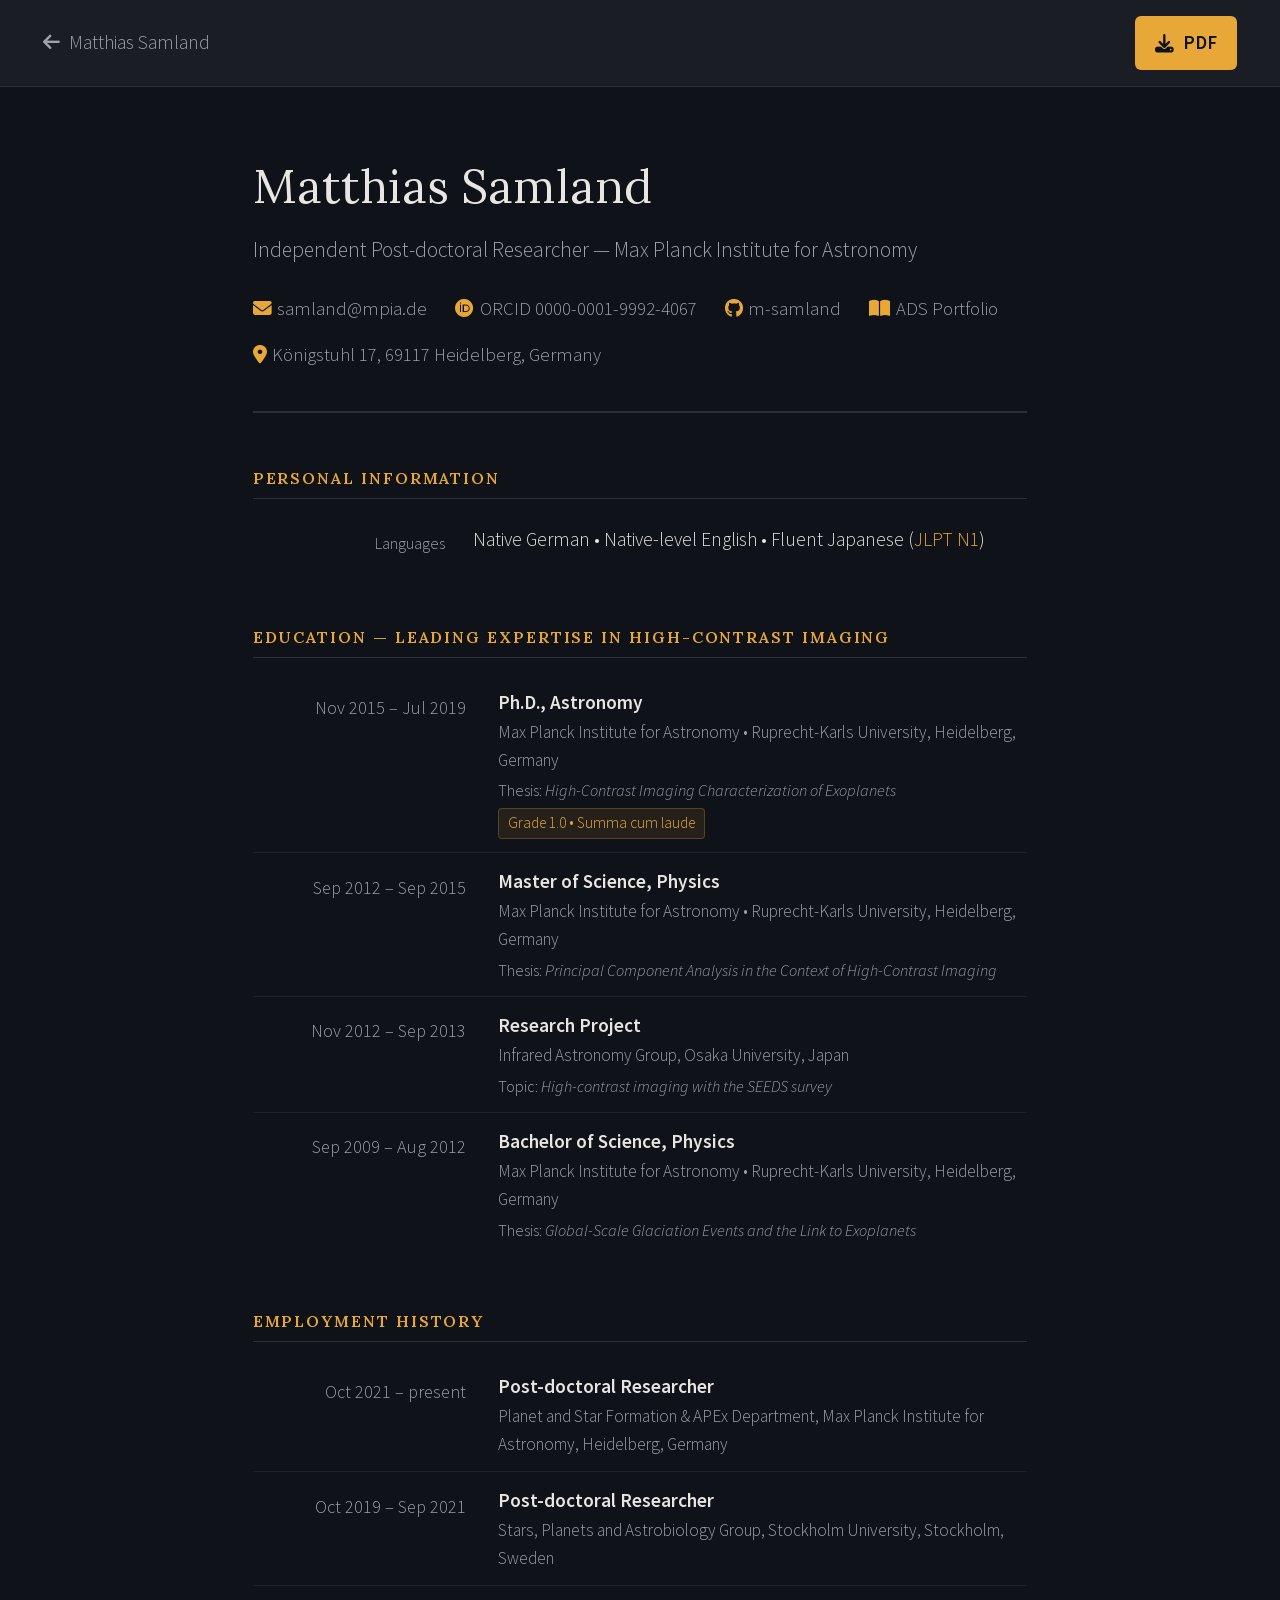
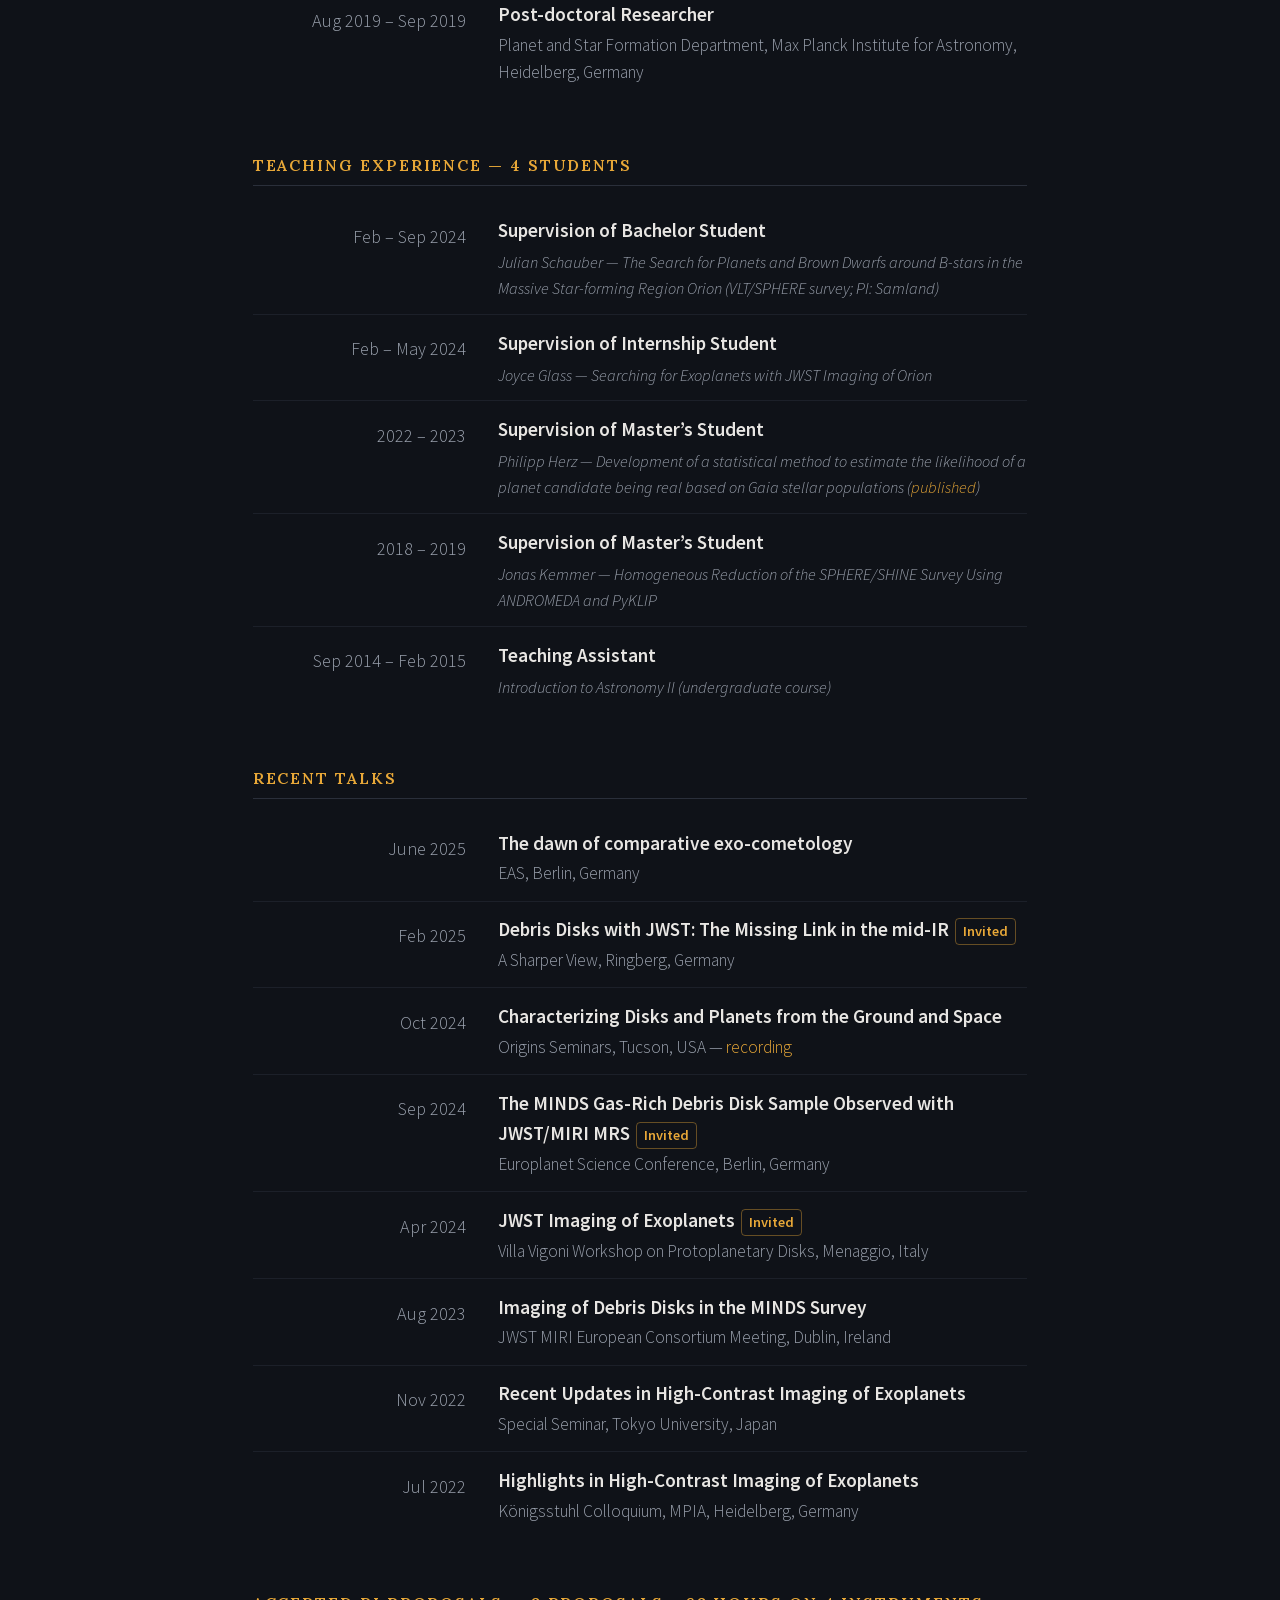
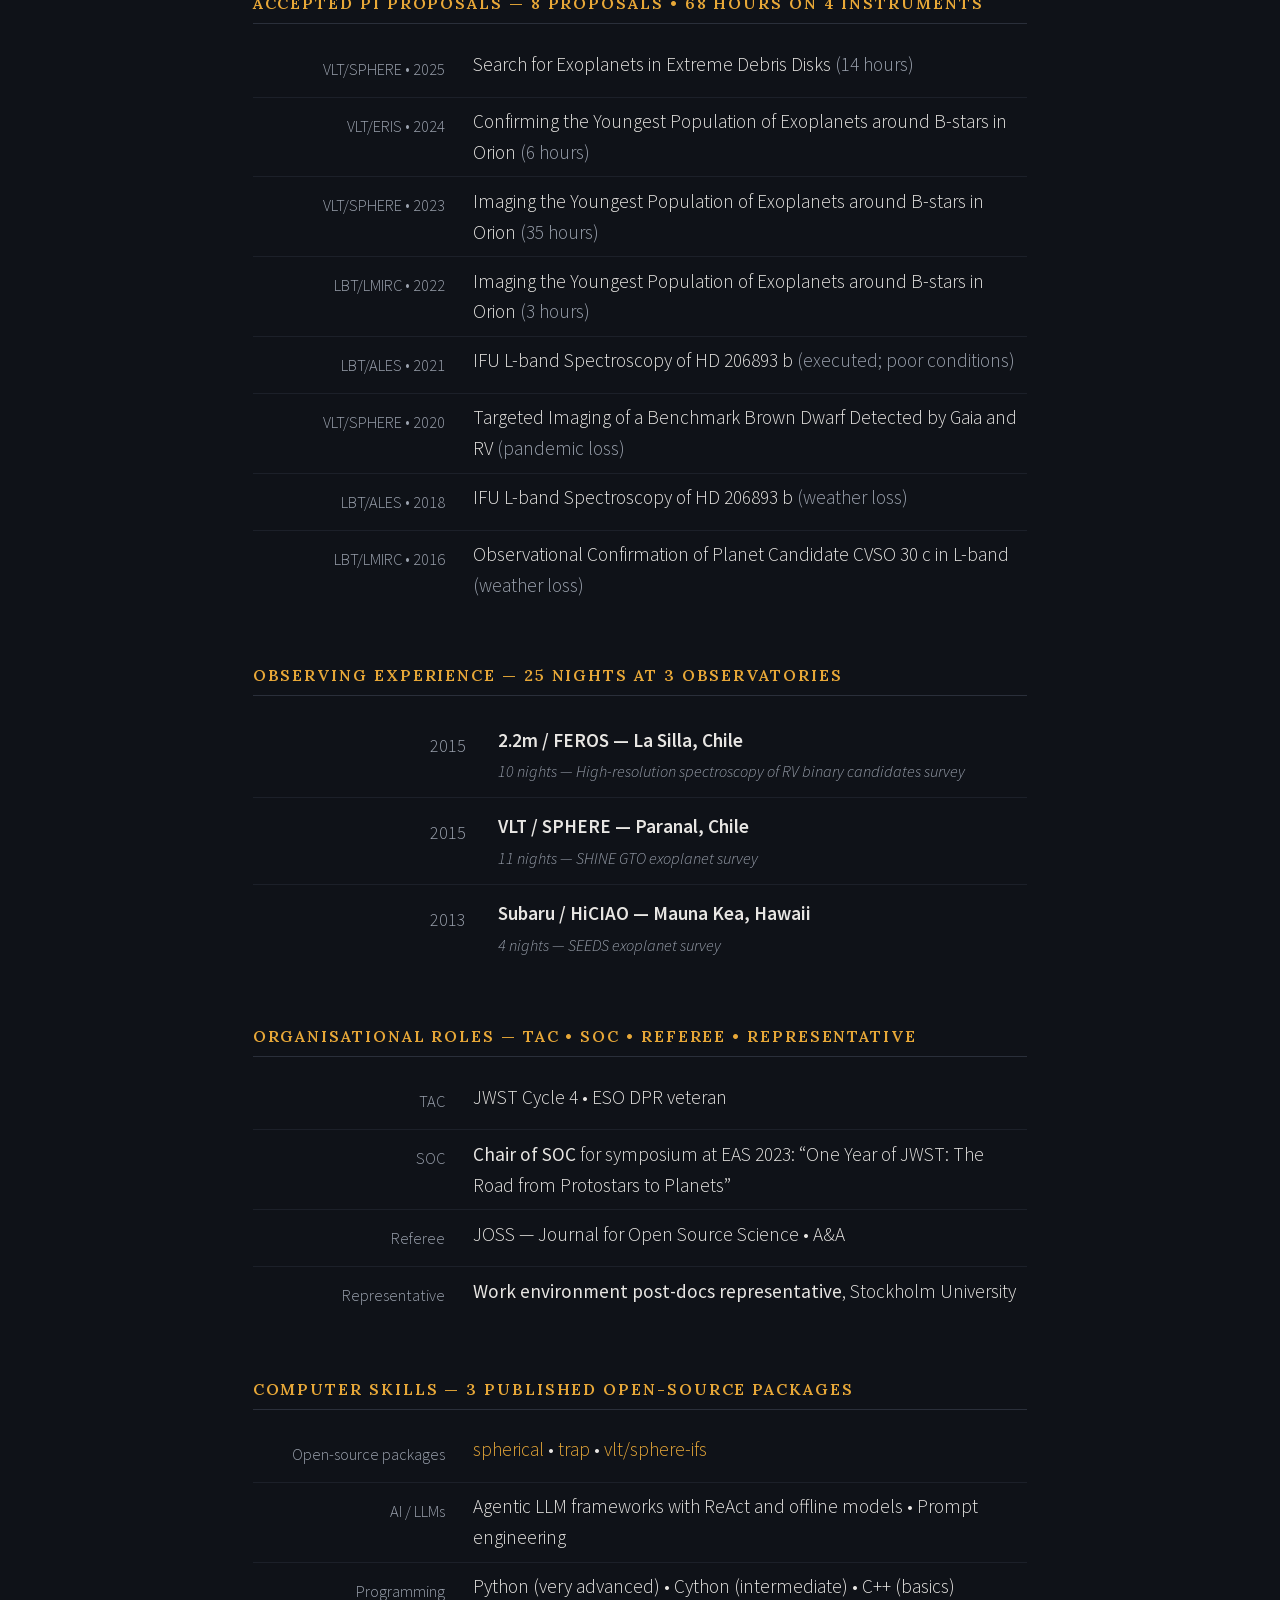
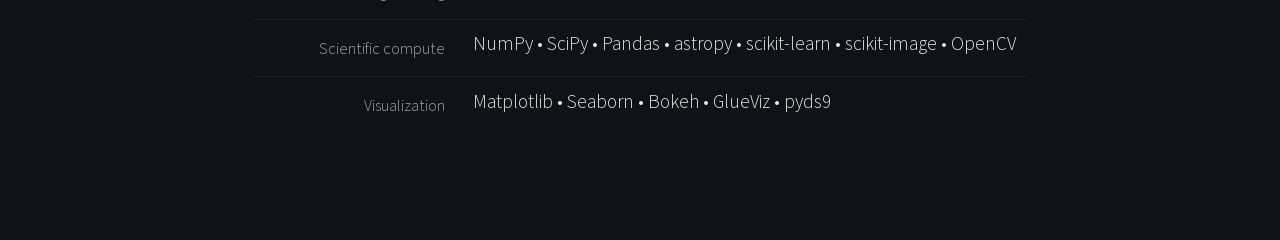
==== cv.html @ a8bca0ca "Initial release: modernized personal website" ====
<!DOCTYPE HTML>
<html lang="en">
	<head>
		<title>CV — Matthias Samland</title>
		<meta charset="utf-8" />
		<meta name="viewport" content="width=device-width, initial-scale=1" />
		<meta name="description" content="Curriculum vitae of Matthias Samland, astronomer and astrophysicist at the Max Planck Institute for Astronomy." />
		<link rel="canonical" href="https://m-samland.github.io/cv.html" />
		<link rel="stylesheet" href="https://cdnjs.cloudflare.com/ajax/libs/font-awesome/6.5.1/css/all.min.css" integrity="sha512-DTOQO9RWCH3ppGqcWaEA1BIZOC6xxalwEsw9c2QQeAIftl+Vegovlnee1c9QX4TctnWMn13TZye+giMm8e2LwA==" crossorigin="anonymous" referrerpolicy="no-referrer" />
		<link rel="stylesheet" href="assets/css/main.css" />
		<style>
			/* ── CV page layout ───────────────────────────────────────── */

			* { box-sizing: border-box; }

			body {
				background: #0f1218;
				color: #e8e6e3;
				margin: 0;
				padding: 0;
			}

			/* Top navigation bar */
			.cv-topbar {
				position: sticky;
				top: 0;
				z-index: 100;
				background: #1a1d23;
				border-bottom: 1px solid #2a2f3a;
				padding: 0.75em 2em;
				display: flex;
				align-items: center;
				justify-content: space-between;
				gap: 1em;
			}

			.cv-topbar-back {
				color: #9ca3af;
				font-size: 0.9em;
				text-decoration: none;
				display: flex;
				align-items: center;
				gap: 0.5em;
				transition: color 0.2s ease;
				border-bottom: none !important;
			}

			.cv-topbar-back:hover {
				color: #e8e6e3;
			}

			.cv-topbar-actions {
				display: flex;
				align-items: center;
				gap: 0.75em;
			}

			.cv-download-btn {
				display: inline-flex;
				align-items: center;
				gap: 0.45em;
				padding: 0.45em 1.1em;
				background: #e8a838;
				color: #0f1218 !important;
				border-radius: 6px;
				font-size: 0.875em;
				font-weight: 600;
				text-decoration: none;
				border-bottom: none !important;
				transition: background-color 0.2s ease;
			}

			.cv-download-btn:hover {
				background: #f0be5a;
			}

			/* Content wrapper */
			.cv-page {
				max-width: 860px;
				margin: 0 auto;
				padding: 3em 2em 5em;
			}

			/* Header / name block */
			.cv-header {
				border-bottom: 2px solid #2a2f3a;
				padding-bottom: 1.75em;
				margin-bottom: 2.5em;
			}

			.cv-header h1 {
				font-family: 'Lora', serif;
				font-size: 2.2em;
				font-weight: 400;
				color: #e8e6e3;
				margin: 0 0 0.2em;
			}

			.cv-header .cv-subtitle {
				color: #9ca3af;
				font-size: 1em;
				margin: 0 0 1em;
			}

			.cv-header .cv-contacts {
				display: flex;
				flex-wrap: wrap;
				gap: 0.5em 1.5em;
				font-size: 0.875em;
				color: #9ca3af;
			}

			.cv-header .cv-contacts a {
				color: #9ca3af;
				border-bottom: none !important;
				transition: color 0.2s ease;
			}

			.cv-header .cv-contacts a:hover {
				color: #e8a838;
			}

			.cv-header .cv-contacts i {
				color: #e8a838;
				margin-right: 0.3em;
			}

			/* Sections */
			.cv-section {
				margin-bottom: 2.5em;
			}

			.cv-section-title {
				font-family: 'Lora', serif;
				font-size: 0.75em;
				font-weight: 600;
				text-transform: uppercase;
				letter-spacing: 0.12em;
				color: #e8a838;
				margin: 0 0 1em;
				padding-bottom: 0.5em;
				border-bottom: 1px solid #2a2f3a;
			}

			/* Generic entry: date left, content right */
			.cv-entry {
				display: grid;
				grid-template-columns: 10em 1fr;
				gap: 0 1.5em;
				padding: 0.6em 0;
				border-bottom: 1px solid rgba(42, 47, 58, 0.5);
			}

			.cv-entry:last-child {
				border-bottom: none;
			}

			.cv-date {
				color: #9ca3af;
				font-size: 0.85em;
				padding-top: 0.15em;
				text-align: right;
				flex-shrink: 0;
			}

			.cv-details {
				font-size: 0.9em;
				line-height: 1.6;
			}

			.cv-details strong {
				color: #e8e6e3;
				font-weight: 600;
			}

			.cv-details .cv-institution {
				color: #9ca3af;
				font-size: 0.9em;
				margin-top: 0.1em;
			}

			.cv-details .cv-note {
				color: #9ca3af;
				font-size: 0.85em;
				font-style: italic;
				margin-top: 0.2em;
			}

			.cv-details .cv-thesis {
				color: #9ca3af;
				font-size: 0.85em;
				margin-top: 0.2em;
			}

			.cv-details .cv-distinction {
				display: inline-block;
				margin-top: 0.3em;
				font-size: 0.8em;
				color: #e8a838;
				background: rgba(232, 168, 56, 0.1);
				border: 1px solid rgba(232, 168, 56, 0.25);
				border-radius: 4px;
				padding: 0.15em 0.6em;
			}

			/* Simple key-value items (cvitem style) */
			.cv-item {
				display: grid;
				grid-template-columns: 10em 1fr;
				gap: 0 1.5em;
				padding: 0.45em 0;
				font-size: 0.9em;
				border-bottom: 1px solid rgba(42, 47, 58, 0.5);
			}

			.cv-item:last-child {
				border-bottom: none;
			}

			.cv-item-label {
				color: #9ca3af;
				font-size: 0.85em;
				text-align: right;
				padding-top: 0.1em;
			}

			.cv-item-value {
				color: #e8e6e3;
				line-height: 1.6;
			}

			.cv-item-value a,
			.cv-details a {
				color: #e8a838;
				border-bottom: none !important;
				transition: color 0.2s ease;
			}

			.cv-item-value a:hover,
			.cv-details a:hover {
				color: #f0be5a;
			}

			/* Invited tag */
			.tag-invited {
				display: inline-block;
				font-size: 0.75em;
				color: #e8a838;
				border: 1px solid rgba(232, 168, 56, 0.4);
				border-radius: 4px;
				padding: 0.05em 0.5em;
				margin-left: 0.4em;
				vertical-align: middle;
				font-style: normal;
				font-weight: 600;
			}

			/* Code badges */
			.cv-code-badges {
				display: flex;
				flex-wrap: wrap;
				gap: 0.4em;
				margin-top: 0.3em;
			}

			.cv-badge {
				display: inline-block;
				font-size: 0.8em;
				background: #1e222a;
				border: 1px solid #2a2f3a;
				border-radius: 4px;
				padding: 0.2em 0.6em;
				color: #9ca3af;
			}

			/* ── Print styles ─────────────────────────────────────────── */
			@media print {
				body {
					background: #fff !important;
					color: #111 !important;
					font-size: 10pt;
				}

				.cv-topbar { display: none; }

				.cv-page {
					max-width: none;
					padding: 0;
					margin: 0;
				}

				.cv-header {
					border-bottom-color: #ccc;
					margin-bottom: 1.5em;
					padding-bottom: 1em;
				}

				.cv-header h1 { color: #111 !important; font-size: 1.8em; }
				.cv-header .cv-subtitle { color: #555 !important; }
				.cv-header .cv-contacts { color: #555 !important; }
				.cv-header .cv-contacts a { color: #555 !important; }
				.cv-header .cv-contacts i { color: #555 !important; }

				.cv-section { margin-bottom: 1.5em; page-break-inside: avoid; }

				.cv-section-title {
					color: #111 !important;
					border-bottom-color: #ccc;
					font-size: 0.7em;
				}

				.cv-entry, .cv-item {
					border-bottom-color: #ddd;
					padding: 0.35em 0;
				}

				.cv-date, .cv-item-label { color: #555 !important; }
				.cv-details, .cv-item-value { color: #111 !important; }
				.cv-details strong { color: #111 !important; }
				.cv-details .cv-institution,
				.cv-details .cv-note,
				.cv-details .cv-thesis { color: #555 !important; }
				.cv-details .cv-distinction {
					color: #333 !important;
					background: none !important;
					border-color: #ccc !important;
				}

				.tag-invited {
					color: #333 !important;
					border-color: #ccc !important;
				}

				.cv-badge {
					background: none !important;
					border-color: #ccc !important;
					color: #555 !important;
				}

				a { color: #111 !important; }
			}

			/* ── Responsive ───────────────────────────────────────────── */
			@media screen and (max-width: 640px) {
				.cv-topbar { padding: 0.6em 1em; }
				.cv-page { padding: 2em 1em 4em; }

				.cv-entry,
				.cv-item {
					grid-template-columns: 1fr;
					gap: 0.1em;
				}

				.cv-date,
				.cv-item-label {
					text-align: left;
					font-size: 0.78em;
				}

				.cv-header .cv-contacts { gap: 0.4em 1em; }
			}
		</style>
	</head>
	<body>
		<a href="#cv-main" class="skip-link">Skip to content</a>

		<!-- Top navigation bar -->
		<nav class="cv-topbar" aria-label="Site navigation">
			<a href="index.html" class="cv-topbar-back">
				<i class="fa-solid fa-arrow-left" aria-hidden="true"></i> Matthias Samland
			</a>
			<div class="cv-topbar-actions">
				<a href="Curriculum_Vitae.pdf" target="_blank" class="cv-download-btn" aria-label="Download CV as PDF">
					<i class="fa-solid fa-download" aria-hidden="true"></i> PDF
				</a>
			</div>
		</nav>

		<!-- CV content -->
		<main class="cv-page" id="cv-main">

			<!-- Header -->
			<header class="cv-header">
				<h1>Matthias Samland</h1>
				<p class="cv-subtitle">Independent Post-doctoral Researcher &mdash; Max Planck Institute for Astronomy</p>
				<div class="cv-contacts">
					<span><i class="fa-solid fa-envelope" aria-hidden="true"></i><a href="mailto:samland@mpia.de">samland@mpia.de</a></span>
					<span><i class="fa-brands fa-orcid" aria-hidden="true"></i><a href="https://orcid.org/0000-0001-9992-4067" target="_blank" rel="noopener">ORCID 0000-0001-9992-4067</a></span>
					<span><i class="fa-brands fa-github" aria-hidden="true"></i><a href="https://github.com/m-samland" target="_blank" rel="noopener">m-samland</a></span>
					<span><i class="fa-solid fa-book-open" aria-hidden="true"></i><a href="https://ui.adsabs.harvard.edu/public-libraries/DhKHtAPgSyavBfU02tg2pw" target="_blank" rel="noopener">ADS Portfolio</a></span>
					<span><i class="fa-solid fa-location-dot" aria-hidden="true"></i>K&ouml;nigstuhl 17, 69117 Heidelberg, Germany</span>
				</div>
			</header>

			<!-- Personal Information -->
			<section class="cv-section">
				<h2 class="cv-section-title">Personal Information</h2>
				<div class="cv-item">
					<span class="cv-item-label">Languages</span>
					<span class="cv-item-value">Native German &bull; Native-level English &bull; Fluent Japanese (<a href="http://jlpt.jp/e/about/levelsummary.html" target="_blank" rel="noopener">JLPT N1</a>)</span>
				</div>
			</section>

			<!-- Education -->
			<section class="cv-section">
				<h2 class="cv-section-title">Education &mdash; leading expertise in high-contrast imaging</h2>

				<div class="cv-entry">
					<span class="cv-date">Nov 2015 &ndash; Jul 2019</span>
					<div class="cv-details">
						<strong>Ph.D., Astronomy</strong>
						<div class="cv-institution">Max Planck Institute for Astronomy &bull; Ruprecht-Karls University, Heidelberg, Germany</div>
						<div class="cv-thesis">Thesis: <em>High-Contrast Imaging Characterization of Exoplanets</em></div>
						<span class="cv-distinction">Grade 1.0 &bull; Summa cum laude</span>
					</div>
				</div>

				<div class="cv-entry">
					<span class="cv-date">Sep 2012 &ndash; Sep 2015</span>
					<div class="cv-details">
						<strong>Master of Science, Physics</strong>
						<div class="cv-institution">Max Planck Institute for Astronomy &bull; Ruprecht-Karls University, Heidelberg, Germany</div>
						<div class="cv-thesis">Thesis: <em>Principal Component Analysis in the Context of High-Contrast Imaging</em></div>
					</div>
				</div>

				<div class="cv-entry">
					<span class="cv-date">Nov 2012 &ndash; Sep 2013</span>
					<div class="cv-details">
						<strong>Research Project</strong>
						<div class="cv-institution">Infrared Astronomy Group, Osaka University, Japan</div>
						<div class="cv-thesis">Topic: <em>High-contrast imaging with the SEEDS survey</em></div>
					</div>
				</div>

				<div class="cv-entry">
					<span class="cv-date">Sep 2009 &ndash; Aug 2012</span>
					<div class="cv-details">
						<strong>Bachelor of Science, Physics</strong>
						<div class="cv-institution">Max Planck Institute for Astronomy &bull; Ruprecht-Karls University, Heidelberg, Germany</div>
						<div class="cv-thesis">Thesis: <em>Global-Scale Glaciation Events and the Link to Exoplanets</em></div>
					</div>
				</div>
			</section>

			<!-- Employment -->
			<section class="cv-section">
				<h2 class="cv-section-title">Employment History</h2>

				<div class="cv-entry">
					<span class="cv-date">Oct 2021 &ndash; present</span>
					<div class="cv-details">
						<strong>Post-doctoral Researcher</strong>
						<div class="cv-institution">Planet and Star Formation &amp; APEx Department, Max Planck Institute for Astronomy, Heidelberg, Germany</div>
					</div>
				</div>

				<div class="cv-entry">
					<span class="cv-date">Oct 2019 &ndash; Sep 2021</span>
					<div class="cv-details">
						<strong>Post-doctoral Researcher</strong>
						<div class="cv-institution">Stars, Planets and Astrobiology Group, Stockholm University, Stockholm, Sweden</div>
					</div>
				</div>

				<div class="cv-entry">
					<span class="cv-date">Aug 2019 &ndash; Sep 2019</span>
					<div class="cv-details">
						<strong>Post-doctoral Researcher</strong>
						<div class="cv-institution">Planet and Star Formation Department, Max Planck Institute for Astronomy, Heidelberg, Germany</div>
					</div>
				</div>
			</section>

			<!-- Teaching -->
			<section class="cv-section">
				<h2 class="cv-section-title">Teaching Experience &mdash; 4 students</h2>

				<div class="cv-entry">
					<span class="cv-date">Feb &ndash; Sep 2024</span>
					<div class="cv-details">
						<strong>Supervision of Bachelor Student</strong>
						<div class="cv-note">Julian Schauber &mdash; The Search for Planets and Brown Dwarfs around B-stars in the Massive Star-forming Region Orion (VLT/SPHERE survey; PI: Samland)</div>
					</div>
				</div>

				<div class="cv-entry">
					<span class="cv-date">Feb &ndash; May 2024</span>
					<div class="cv-details">
						<strong>Supervision of Internship Student</strong>
						<div class="cv-note">Joyce Glass &mdash; Searching for Exoplanets with JWST Imaging of Orion</div>
					</div>
				</div>

				<div class="cv-entry">
					<span class="cv-date">2022 &ndash; 2023</span>
					<div class="cv-details">
						<strong>Supervision of Master&rsquo;s Student</strong>
						<div class="cv-note">Philipp Herz &mdash; Development of a statistical method to estimate the likelihood of a planet candidate being real based on Gaia stellar populations (<a href="https://ui.adsabs.harvard.edu/abs/2024A%26A...682A..92H/abstract" target="_blank" rel="noopener">published</a>)</div>
					</div>
				</div>

				<div class="cv-entry">
					<span class="cv-date">2018 &ndash; 2019</span>
					<div class="cv-details">
						<strong>Supervision of Master&rsquo;s Student</strong>
						<div class="cv-note">Jonas Kemmer &mdash; Homogeneous Reduction of the SPHERE/SHINE Survey Using ANDROMEDA and PyKLIP</div>
					</div>
				</div>

				<div class="cv-entry">
					<span class="cv-date">Sep 2014 &ndash; Feb 2015</span>
					<div class="cv-details">
						<strong>Teaching Assistant</strong>
						<div class="cv-note">Introduction to Astronomy II (undergraduate course)</div>
					</div>
				</div>
			</section>

			<!-- Talks -->
			<section class="cv-section">
				<h2 class="cv-section-title">Recent Talks</h2>

				<div class="cv-entry">
					<span class="cv-date">June 2025</span>
					<div class="cv-details">
						<strong>The dawn of comparative exo-cometology</strong>
						<div class="cv-institution">EAS, Berlin, Germany</div>
					</div>
				</div>

				<div class="cv-entry">
					<span class="cv-date">Feb 2025</span>
					<div class="cv-details">
						<strong>Debris Disks with JWST: The Missing Link in the mid-IR<span class="tag-invited">Invited</span></strong>
						<div class="cv-institution">A Sharper View, Ringberg, Germany</div>
					</div>
				</div>

				<div class="cv-entry">
					<span class="cv-date">Oct 2024</span>
					<div class="cv-details">
						<strong>Characterizing Disks and Planets from the Ground and Space</strong>
						<div class="cv-institution">Origins Seminars, Tucson, USA &mdash; <a href="https://youtu.be/b1dTyXT9CYU?si=gX3rVAbdMsdgL1JW" target="_blank" rel="noopener">recording</a></div>
					</div>
				</div>

				<div class="cv-entry">
					<span class="cv-date">Sep 2024</span>
					<div class="cv-details">
						<strong>The MINDS Gas-Rich Debris Disk Sample Observed with JWST/MIRI MRS<span class="tag-invited">Invited</span></strong>
						<div class="cv-institution">Europlanet Science Conference, Berlin, Germany</div>
					</div>
				</div>

				<div class="cv-entry">
					<span class="cv-date">Apr 2024</span>
					<div class="cv-details">
						<strong>JWST Imaging of Exoplanets<span class="tag-invited">Invited</span></strong>
						<div class="cv-institution">Villa Vigoni Workshop on Protoplanetary Disks, Menaggio, Italy</div>
					</div>
				</div>

				<div class="cv-entry">
					<span class="cv-date">Aug 2023</span>
					<div class="cv-details">
						<strong>Imaging of Debris Disks in the MINDS Survey</strong>
						<div class="cv-institution">JWST MIRI European Consortium Meeting, Dublin, Ireland</div>
					</div>
				</div>

				<div class="cv-entry">
					<span class="cv-date">Nov 2022</span>
					<div class="cv-details">
						<strong>Recent Updates in High-Contrast Imaging of Exoplanets</strong>
						<div class="cv-institution">Special Seminar, Tokyo University, Japan</div>
					</div>
				</div>

				<div class="cv-entry">
					<span class="cv-date">Jul 2022</span>
					<div class="cv-details">
						<strong>Highlights in High-Contrast Imaging of Exoplanets</strong>
						<div class="cv-institution">K&ouml;nigsstuhl Colloquium, MPIA, Heidelberg, Germany</div>
					</div>
				</div>
			</section>

			<!-- PI Proposals -->
			<section class="cv-section">
				<h2 class="cv-section-title">Accepted PI Proposals &mdash; 8 proposals &bull; 68 hours on 4 instruments</h2>

				<div class="cv-item">
					<span class="cv-item-label">VLT/SPHERE &bull; 2025</span>
					<span class="cv-item-value">Search for Exoplanets in Extreme Debris Disks <span style="color:#9ca3af">(14 hours)</span></span>
				</div>
				<div class="cv-item">
					<span class="cv-item-label">VLT/ERIS &bull; 2024</span>
					<span class="cv-item-value">Confirming the Youngest Population of Exoplanets around B-stars in Orion <span style="color:#9ca3af">(6 hours)</span></span>
				</div>
				<div class="cv-item">
					<span class="cv-item-label">VLT/SPHERE &bull; 2023</span>
					<span class="cv-item-value">Imaging the Youngest Population of Exoplanets around B-stars in Orion <span style="color:#9ca3af">(35 hours)</span></span>
				</div>
				<div class="cv-item">
					<span class="cv-item-label">LBT/LMIRC &bull; 2022</span>
					<span class="cv-item-value">Imaging the Youngest Population of Exoplanets around B-stars in Orion <span style="color:#9ca3af">(3 hours)</span></span>
				</div>
				<div class="cv-item">
					<span class="cv-item-label">LBT/ALES &bull; 2021</span>
					<span class="cv-item-value">IFU L-band Spectroscopy of HD 206893 b <span style="color:#9ca3af">(executed; poor conditions)</span></span>
				</div>
				<div class="cv-item">
					<span class="cv-item-label">VLT/SPHERE &bull; 2020</span>
					<span class="cv-item-value">Targeted Imaging of a Benchmark Brown Dwarf Detected by Gaia and RV <span style="color:#9ca3af">(pandemic loss)</span></span>
				</div>
				<div class="cv-item">
					<span class="cv-item-label">LBT/ALES &bull; 2018</span>
					<span class="cv-item-value">IFU L-band Spectroscopy of HD 206893 b <span style="color:#9ca3af">(weather loss)</span></span>
				</div>
				<div class="cv-item">
					<span class="cv-item-label">LBT/LMIRC &bull; 2016</span>
					<span class="cv-item-value">Observational Confirmation of Planet Candidate CVSO 30 c in L-band <span style="color:#9ca3af">(weather loss)</span></span>
				</div>
			</section>

			<!-- Observing -->
			<section class="cv-section">
				<h2 class="cv-section-title">Observing Experience &mdash; 25 nights at 3 observatories</h2>

				<div class="cv-entry">
					<span class="cv-date">2015</span>
					<div class="cv-details">
						<strong>2.2m / FEROS &mdash; La Silla, Chile</strong>
						<div class="cv-note">10 nights &mdash; High-resolution spectroscopy of RV binary candidates survey</div>
					</div>
				</div>

				<div class="cv-entry">
					<span class="cv-date">2015</span>
					<div class="cv-details">
						<strong>VLT / SPHERE &mdash; Paranal, Chile</strong>
						<div class="cv-note">11 nights &mdash; SHINE GTO exoplanet survey</div>
					</div>
				</div>

				<div class="cv-entry">
					<span class="cv-date">2013</span>
					<div class="cv-details">
						<strong>Subaru / HiCIAO &mdash; Mauna Kea, Hawaii</strong>
						<div class="cv-note">4 nights &mdash; SEEDS exoplanet survey</div>
					</div>
				</div>
			</section>

			<!-- Organisational Roles -->
			<section class="cv-section">
				<h2 class="cv-section-title">Organisational Roles &mdash; TAC &bull; SOC &bull; Referee &bull; Representative</h2>

				<div class="cv-item">
					<span class="cv-item-label">TAC</span>
					<span class="cv-item-value">JWST Cycle 4 &bull; ESO DPR veteran</span>
				</div>
				<div class="cv-item">
					<span class="cv-item-label">SOC</span>
					<span class="cv-item-value"><strong>Chair of SOC</strong> for symposium at EAS 2023: &ldquo;One Year of JWST: The Road from Protostars to Planets&rdquo;</span>
				</div>
				<div class="cv-item">
					<span class="cv-item-label">Referee</span>
					<span class="cv-item-value">JOSS &mdash; Journal for Open Source Science &bull; A&amp;A</span>
				</div>
				<div class="cv-item">
					<span class="cv-item-label">Representative</span>
					<span class="cv-item-value"><strong>Work environment post-docs representative</strong>, Stockholm University</span>
				</div>
			</section>

			<!-- Computer Skills -->
			<section class="cv-section">
				<h2 class="cv-section-title">Computer Skills &mdash; 3 published open-source packages</h2>

				<div class="cv-item">
					<span class="cv-item-label">Open-source packages</span>
					<span class="cv-item-value">
						<a href="https://github.com/m-samland/spherical" target="_blank" rel="noopener">spherical</a> &bull;
						<a href="https://github.com/m-samland/trap" target="_blank" rel="noopener">trap</a> &bull;
						<a href="https://github.com/PrincetonUniversity/charis-dep" target="_blank" rel="noopener">vlt/sphere-ifs</a>
					</span>
				</div>
				<div class="cv-item">
					<span class="cv-item-label">AI / LLMs</span>
					<span class="cv-item-value">Agentic LLM frameworks with ReAct and offline models &bull; Prompt engineering</span>
				</div>
				<div class="cv-item">
					<span class="cv-item-label">Programming</span>
					<span class="cv-item-value">Python (very advanced) &bull; Cython (intermediate) &bull; C++ (basics)</span>
				</div>
				<div class="cv-item">
					<span class="cv-item-label">Scientific compute</span>
					<span class="cv-item-value">NumPy &bull; SciPy &bull; Pandas &bull; astropy &bull; scikit-learn &bull; scikit-image &bull; OpenCV</span>
				</div>
				<div class="cv-item">
					<span class="cv-item-label">Visualization</span>
					<span class="cv-item-value">Matplotlib &bull; Seaborn &bull; Bokeh &bull; GlueViz &bull; pyds9</span>
				</div>
			</section>

		</main><!-- .cv-page -->

	</body>
</html>
---- assets/css/main.css ----
/* Font Awesome 6 loaded via <link> in HTML */

/* Self-hosted Lora (GDPR compliant - no external requests) */
@font-face {
	font-family: 'Lora';
	font-style: normal;
	font-weight: 400;
	font-display: swap;
	src: url('../fonts/lora-400.woff2') format('woff2');
	unicode-range: U+0000-00FF, U+0131, U+0152-0153, U+02BB-02BC, U+02C6, U+02DA, U+02DC, U+0304, U+0308, U+0329, U+2000-206F, U+20AC, U+2122, U+2191, U+2193, U+2212, U+2215, U+FEFF, U+FFFD;
}
@font-face {
	font-family: 'Lora';
	font-style: normal;
	font-weight: 400;
	font-display: swap;
	src: url('../fonts/lora-400-ext.woff2') format('woff2');
	unicode-range: U+0100-02BA, U+02BD-02C5, U+02C7-02CC, U+02CE-02D7, U+02DD-02FF, U+0304, U+0308, U+0329, U+1D00-1DBF, U+1E00-1E9F, U+1EF2-1EFF, U+2020, U+20A0-20AB, U+20AD-20C0, U+2113, U+2C60-2C7F, U+A720-A7FF;
}
@font-face {
	font-family: 'Lora';
	font-style: normal;
	font-weight: 600;
	font-display: swap;
	src: url('../fonts/lora-600.woff2') format('woff2');
	unicode-range: U+0000-00FF, U+0131, U+0152-0153, U+02BB-02BC, U+02C6, U+02DA, U+02DC, U+0304, U+0308, U+0329, U+2000-206F, U+20AC, U+2122, U+2191, U+2193, U+2212, U+2215, U+FEFF, U+FFFD;
}
@font-face {
	font-family: 'Lora';
	font-style: normal;
	font-weight: 600;
	font-display: swap;
	src: url('../fonts/lora-600-ext.woff2') format('woff2');
	unicode-range: U+0100-02BA, U+02BD-02C5, U+02C7-02CC, U+02CE-02D7, U+02DD-02FF, U+0304, U+0308, U+0329, U+1D00-1DBF, U+1E00-1E9F, U+1EF2-1EFF, U+2020, U+20A0-20AB, U+20AD-20C0, U+2113, U+2C60-2C7F, U+A720-A7FF;
}
@font-face {
	font-family: 'Lora';
	font-style: italic;
	font-weight: 400;
	font-display: swap;
	src: url('../fonts/lora-400italic.woff2') format('woff2');
	unicode-range: U+0000-00FF, U+0131, U+0152-0153, U+02BB-02BC, U+02C6, U+02DA, U+02DC, U+0304, U+0308, U+0329, U+2000-206F, U+20AC, U+2122, U+2191, U+2193, U+2212, U+2215, U+FEFF, U+FFFD;
}
@font-face {
	font-family: 'Lora';
	font-style: italic;
	font-weight: 400;
	font-display: swap;
	src: url('../fonts/lora-400italic-ext.woff2') format('woff2');
	unicode-range: U+0100-02BA, U+02BD-02C5, U+02C7-02CC, U+02CE-02D7, U+02DD-02FF, U+0304, U+0308, U+0329, U+1D00-1DBF, U+1E00-1E9F, U+1EF2-1EFF, U+2020, U+20A0-20AB, U+20AD-20C0, U+2113, U+2C60-2C7F, U+A720-A7FF;
}

/* Self-hosted Source Sans Pro (GDPR compliant - no external requests) */
@font-face {
	font-family: 'Source Sans Pro';
	font-style: normal;
	font-weight: 300;
	font-display: swap;
	src: url('../fonts/source-sans-pro-300.woff2') format('woff2');
	unicode-range: U+0000-00FF, U+0131, U+0152-0153, U+02BB-02BC, U+02C6, U+02DA, U+02DC, U+0304, U+0308, U+0329, U+2000-206F, U+20AC, U+2122, U+2191, U+2193, U+2212, U+2215, U+FEFF, U+FFFD;
}
@font-face {
	font-family: 'Source Sans Pro';
	font-style: normal;
	font-weight: 300;
	font-display: swap;
	src: url('../fonts/source-sans-pro-300-ext.woff2') format('woff2');
	unicode-range: U+0100-02BA, U+02BD-02C5, U+02C7-02CC, U+02CE-02D7, U+02DD-02FF, U+0304, U+0308, U+0329, U+1D00-1DBF, U+1E00-1E9F, U+1EF2-1EFF, U+2020, U+20A0-20AB, U+20AD-20C0, U+2113, U+2C60-2C7F, U+A720-A7FF;
}
@font-face {
	font-family: 'Source Sans Pro';
	font-style: italic;
	font-weight: 300;
	font-display: swap;
	src: url('../fonts/source-sans-pro-300italic.woff2') format('woff2');
	unicode-range: U+0000-00FF, U+0131, U+0152-0153, U+02BB-02BC, U+02C6, U+02DA, U+02DC, U+0304, U+0308, U+0329, U+2000-206F, U+20AC, U+2122, U+2191, U+2193, U+2212, U+2215, U+FEFF, U+FFFD;
}
@font-face {
	font-family: 'Source Sans Pro';
	font-style: italic;
	font-weight: 300;
	font-display: swap;
	src: url('../fonts/source-sans-pro-300italic-ext.woff2') format('woff2');
	unicode-range: U+0100-02BA, U+02BD-02C5, U+02C7-02CC, U+02CE-02D7, U+02DD-02FF, U+0304, U+0308, U+0329, U+1D00-1DBF, U+1E00-1E9F, U+1EF2-1EFF, U+2020, U+20A0-20AB, U+20AD-20C0, U+2113, U+2C60-2C7F, U+A720-A7FF;
}
@font-face {
	font-family: 'Source Sans Pro';
	font-style: normal;
	font-weight: 400;
	font-display: swap;
	src: url('../fonts/source-sans-pro-400.woff2') format('woff2');
	unicode-range: U+0000-00FF, U+0131, U+0152-0153, U+02BB-02BC, U+02C6, U+02DA, U+02DC, U+0304, U+0308, U+0329, U+2000-206F, U+20AC, U+2122, U+2191, U+2193, U+2212, U+2215, U+FEFF, U+FFFD;
}
@font-face {
	font-family: 'Source Sans Pro';
	font-style: normal;
	font-weight: 400;
	font-display: swap;
	src: url('../fonts/source-sans-pro-400-ext.woff2') format('woff2');
	unicode-range: U+0100-02BA, U+02BD-02C5, U+02C7-02CC, U+02CE-02D7, U+02DD-02FF, U+0304, U+0308, U+0329, U+1D00-1DBF, U+1E00-1E9F, U+1EF2-1EFF, U+2020, U+20A0-20AB, U+20AD-20C0, U+2113, U+2C60-2C7F, U+A720-A7FF;
}
@font-face {
	font-family: 'Source Sans Pro';
	font-style: normal;
	font-weight: 600;
	font-display: swap;
	src: url('../fonts/source-sans-pro-600.woff2') format('woff2');
	unicode-range: U+0000-00FF, U+0131, U+0152-0153, U+02BB-02BC, U+02C6, U+02DA, U+02DC, U+0304, U+0308, U+0329, U+2000-206F, U+20AC, U+2122, U+2191, U+2193, U+2212, U+2215, U+FEFF, U+FFFD;
}
@font-face {
	font-family: 'Source Sans Pro';
	font-style: normal;
	font-weight: 600;
	font-display: swap;
	src: url('../fonts/source-sans-pro-600-ext.woff2') format('woff2');
	unicode-range: U+0100-02BA, U+02BD-02C5, U+02C7-02CC, U+02CE-02D7, U+02DD-02FF, U+0304, U+0308, U+0329, U+1D00-1DBF, U+1E00-1E9F, U+1EF2-1EFF, U+2020, U+20A0-20AB, U+20AD-20C0, U+2113, U+2C60-2C7F, U+A720-A7FF;
}

/*
	Prologue by HTML5 UP
	html5up.net | @ajlkn
	Free for personal and commercial use under the CCA 3.0 license (html5up.net/license)
*/

/* Reset */

	html, body, div, span, applet, object, iframe, h1, h2, h3, h4, h5, h6, p, blockquote, pre, a, abbr, acronym, address, big, cite, code, del, dfn, em, img, ins, kbd, q, s, samp, small, strike, strong, sub, sup, tt, var, b, u, i, center, dl, dt, dd, ol, ul, li, fieldset, form, label, legend, table, caption, tbody, tfoot, thead, tr, th, td, article, aside, canvas, details, embed, figure, figcaption, footer, header, hgroup, menu, nav, output, ruby, section, summary, time, mark, audio, video {
		margin: 0;
		padding: 0;
		border: 0;
		font-size: 100%;
		font: inherit;
		vertical-align: baseline;
	}

	article, aside, details, figcaption, figure, footer, header, hgroup, menu, nav, section {
		display: block;
	}

	body {
		line-height: 1;
	}

	ol, ul {
		list-style: none;
	}

	blockquote, q {
		quotes: none;
	}

	blockquote:before, blockquote:after, q:before, q:after {
		content: '';
		content: none;
	}

	table {
		border-collapse: collapse;
		border-spacing: 0;
	}

	body {
		-webkit-text-size-adjust: none;
	}

/* Box Model */

	*, *:before, *:after {
		-moz-box-sizing: border-box;
		-webkit-box-sizing: border-box;
		box-sizing: border-box;
	}

/* Containers */

	.container {
		margin-left: auto;
		margin-right: auto;
	}

	.container.\31 25\25 {
		width: 100%;
		max-width: 1750px;
		min-width: 1400px;
	}

	.container.\37 5\25 {
		width: 1050px;
	}

	.container.\35 0\25 {
		width: 700px;
	}

	.container.\32 5\25 {
		width: 350px;
	}

	.container {
		width: 1400px;
	}

	#top .container header {
		width: 60%;
		margin: auto;
	}

	@media screen and (min-width: 961px) and (max-width: 1880px) {

		.container.\31 25\25 {
			width: 100%;
			max-width: 1500px;
			min-width: 1200px;
		}

		.container.\37 5\25 {
			width: 900px;
		}

		.container.\35 0\25 {
			width: 600px;
		}

		.container.\32 5\25 {
			width: 300px;
		}

		.container {
			width: 1200px;
		}

	}

	@media screen and (min-width: 961px) and (max-width: 1620px) {

		.container.\31 25\25 {
			width: 100%;
			max-width: 1200px;
			min-width: 960px;
		}

		.container.\37 5\25 {
			width: 720px;
		}

		.container.\35 0\25 {
			width: 480px;
		}

		.container.\32 5\25 {
			width: 240px;
		}

		.container {
			width: 960px;
		}

	}

	@media screen and (min-width: 961px) and (max-width: 1320px) {

		.container.\31 25\25 {
			width: 100%;
			max-width: 125%;
			min-width: 100%;
		}

		.container.\37 5\25 {
			width: 75%;
		}

		.container.\35 0\25 {
			width: 50%;
		}

		.container.\32 5\25 {
			width: 25%;
		}

		.container {
			width: 100%;
		}

	}

	@media screen and (max-width: 960px) {

		.container.\31 25\25 {
			width: 100%;
			max-width: 125%;
			min-width: 100%;
		}

		.container.\37 5\25 {
			width: 75%;
		}

		.container.\35 0\25 {
			width: 50%;
		}

		.container.\32 5\25 {
			width: 25%;
		}

		.container {
			width: 100%;
		}

		#top .container header {
			width: 100%;
		}

	}

	@media screen and (max-width: 736px) {

		.container.\31 25\25 {
			width: 100%;
			max-width: 125%;
			min-width: 100%;
		}

		.container.\37 5\25 {
			width: 75%;
		}

		.container.\35 0\25 {
			width: 50%;
		}

		.container.\32 5\25 {
			width: 25%;
		}

		.container {
			width: 100% !important;
		}

	}

/* Grid */

	.row {
		border-bottom: solid 1px transparent;
		-moz-box-sizing: border-box;
		-webkit-box-sizing: border-box;
		box-sizing: border-box;
	}

	.row > * {
		float: left;
		-moz-box-sizing: border-box;
		-webkit-box-sizing: border-box;
		box-sizing: border-box;
	}

	.row:after, .row:before {
		content: '';
		display: block;
		clear: both;
		height: 0;
	}

	.row.uniform > * > :first-child {
		margin-top: 0;
	}

	.row.uniform > * > :last-child {
		margin-bottom: 0;
	}

	.row.\30 \25 > * {
		padding: 0px 0 0 0px;
	}

	.row.\30 \25 {
		margin: 0px 0 -1px 0px;
	}

	.row.uniform.\30 \25 > * {
		padding: 0px 0 0 0px;
	}

	.row.uniform.\30 \25 {
		margin: 0px 0 -1px 0px;
	}

	.row > * {
		padding: 40px 0 0 40px;
	}

	.row {
		margin: -40px 0 -1px -40px;
	}

	.row.uniform > * {
		padding: 40px 0 0 40px;
	}

	.row.uniform {
		margin: -40px 0 -1px -40px;
	}

	.row.\32 00\25 > * {
		padding: 80px 0 0 80px;
	}

	.row.\32 00\25 {
		margin: -80px 0 -1px -80px;
	}

	.row.uniform.\32 00\25 > * {
		padding: 80px 0 0 80px;
	}

	.row.uniform.\32 00\25 {
		margin: -80px 0 -1px -80px;
	}

	.row.\31 50\25 > * {
		padding: 60px 0 0 60px;
	}

	.row.\31 50\25 {
		margin: -60px 0 -1px -60px;
	}

	.row.uniform.\31 50\25 > * {
		padding: 60px 0 0 60px;
	}

	.row.uniform.\31 50\25 {
		margin: -60px 0 -1px -60px;
	}

	.row.\35 0\25 > * {
		padding: 20px 0 0 20px;
	}

	.row.\35 0\25 {
		margin: -20px 0 -1px -20px;
	}

	.row.uniform.\35 0\25 > * {
		padding: 20px 0 0 20px;
	}

	.row.uniform.\35 0\25 {
		margin: -20px 0 -1px -20px;
	}

	.row.\32 5\25 > * {
		padding: 10px 0 0 10px;
	}

	.row.\32 5\25 {
		margin: -10px 0 -1px -10px;
	}

	.row.uniform.\32 5\25 > * {
		padding: 10px 0 0 10px;
	}

	.row.uniform.\32 5\25 {
		margin: -10px 0 -1px -10px;
	}

	.\31 2u, .\31 2u\24 {
		width: 100%;
		clear: none;
		margin-left: 0;
	}

	.\31 1u, .\31 1u\24 {
		width: 91.6666666667%;
		clear: none;
		margin-left: 0;
	}

	.\31 0u, .\31 0u\24 {
		width: 83.3333333333%;
		clear: none;
		margin-left: 0;
	}

	.\39 u, .\39 u\24 {
		width: 75%;
		clear: none;
		margin-left: 0;
	}

	.\38 u, .\38 u\24 {
		width: 66.6666666667%;
		clear: none;
		margin-left: 0;
	}

	.\37 u, .\37 u\24 {
		width: 58.3333333333%;
		clear: none;
		margin-left: 0;
	}

	.\36 u, .\36 u\24 {
		width: 50%;
		clear: none;
		margin-left: 0;
	}

	.\35 u, .\35 u\24 {
		width: 41.6666666667%;
		clear: none;
		margin-left: 0;
	}

	.\34 u, .\34 u\24 {
		width: 33.3333333333%;
		clear: none;
		margin-left: 0;
	}

	.\33 u, .\33 u\24 {
		width: 25%;
		clear: none;
		margin-left: 0;
	}

	.\32 u, .\32 u\24 {
		width: 16.6666666667%;
		clear: none;
		margin-left: 0;
	}

	.\31 u, .\31 u\24 {
		width: 8.3333333333%;
		clear: none;
		margin-left: 0;
	}

	.\31 2u\24 + *,
	.\31 1u\24 + *,
	.\31 0u\24 + *,
	.\39 u\24 + *,
	.\38 u\24 + *,
	.\37 u\24 + *,
	.\36 u\24 + *,
	.\35 u\24 + *,
	.\34 u\24 + *,
	.\33 u\24 + *,
	.\32 u\24 + *,
	.\31 u\24 + * {
		clear: left;
	}

	.\-11u {
		margin-left: 91.66667%;
	}

	.\-10u {
		margin-left: 83.33333%;
	}

	.\-9u {
		margin-left: 75%;
	}

	.\-8u {
		margin-left: 66.66667%;
	}

	.\-7u {
		margin-left: 58.33333%;
	}

	.\-6u {
		margin-left: 50%;
	}

	.\-5u {
		margin-left: 41.66667%;
	}

	.\-4u {
		margin-left: 33.33333%;
	}

	.\-3u {
		margin-left: 25%;
	}

	.\-2u {
		margin-left: 16.66667%;
	}

	.\-1u {
		margin-left: 8.33333%;
	}

	@media screen and (min-width: 961px) and (max-width: 1880px) {

		.row > * {
			padding: 40px 0 0 40px;
		}

		.row {
			margin: -40px 0 -1px -40px;
		}

		.row.uniform > * {
			padding: 40px 0 0 40px;
		}

		.row.uniform {
			margin: -40px 0 -1px -40px;
		}

		.row.\32 00\25 > * {
			padding: 80px 0 0 80px;
		}

		.row.\32 00\25 {
			margin: -80px 0 -1px -80px;
		}

		.row.uniform.\32 00\25 > * {
			padding: 80px 0 0 80px;
		}

		.row.uniform.\32 00\25 {
			margin: -80px 0 -1px -80px;
		}

		.row.\31 50\25 > * {
			padding: 60px 0 0 60px;
		}

		.row.\31 50\25 {
			margin: -60px 0 -1px -60px;
		}

		.row.uniform.\31 50\25 > * {
			padding: 60px 0 0 60px;
		}

		.row.uniform.\31 50\25 {
			margin: -60px 0 -1px -60px;
		}

		.row.\35 0\25 > * {
			padding: 20px 0 0 20px;
		}

		.row.\35 0\25 {
			margin: -20px 0 -1px -20px;
		}

		.row.uniform.\35 0\25 > * {
			padding: 20px 0 0 20px;
		}

		.row.uniform.\35 0\25 {
			margin: -20px 0 -1px -20px;
		}

		.row.\32 5\25 > * {
			padding: 10px 0 0 10px;
		}

		.row.\32 5\25 {
			margin: -10px 0 -1px -10px;
		}

		.row.uniform.\32 5\25 > * {
			padding: 10px 0 0 10px;
		}

		.row.uniform.\32 5\25 {
			margin: -10px 0 -1px -10px;
		}

		.\31 2u\28wide\29, .\31 2u\24\28wide\29 {
			width: 100%;
			clear: none;
			margin-left: 0;
		}

		.\31 1u\28wide\29, .\31 1u\24\28wide\29 {
			width: 91.6666666667%;
			clear: none;
			margin-left: 0;
		}

		.\31 0u\28wide\29, .\31 0u\24\28wide\29 {
			width: 83.3333333333%;
			clear: none;
			margin-left: 0;
		}

		.\39 u\28wide\29, .\39 u\24\28wide\29 {
			width: 75%;
			clear: none;
			margin-left: 0;
		}

		.\38 u\28wide\29, .\38 u\24\28wide\29 {
			width: 66.6666666667%;
			clear: none;
			margin-left: 0;
		}

		.\37 u\28wide\29, .\37 u\24\28wide\29 {
			width: 58.3333333333%;
			clear: none;
			margin-left: 0;
		}

		.\36 u\28wide\29, .\36 u\24\28wide\29 {
			width: 50%;
			clear: none;
			margin-left: 0;
		}

		.\35 u\28wide\29, .\35 u\24\28wide\29 {
			width: 41.6666666667%;
			clear: none;
			margin-left: 0;
		}

		.\34 u\28wide\29, .\34 u\24\28wide\29 {
			width: 33.3333333333%;
			clear: none;
			margin-left: 0;
		}

		.\33 u\28wide\29, .\33 u\24\28wide\29 {
			width: 25%;
			clear: none;
			margin-left: 0;
		}

		.\32 u\28wide\29, .\32 u\24\28wide\29 {
			width: 16.6666666667%;
			clear: none;
			margin-left: 0;
		}

		.\31 u\28wide\29, .\31 u\24\28wide\29 {
			width: 8.3333333333%;
			clear: none;
			margin-left: 0;
		}

		.\31 2u\24\28wide\29 + *,
		.\31 1u\24\28wide\29 + *,
		.\31 0u\24\28wide\29 + *,
		.\39 u\24\28wide\29 + *,
		.\38 u\24\28wide\29 + *,
		.\37 u\24\28wide\29 + *,
		.\36 u\24\28wide\29 + *,
		.\35 u\24\28wide\29 + *,
		.\34 u\24\28wide\29 + *,
		.\33 u\24\28wide\29 + *,
		.\32 u\24\28wide\29 + *,
		.\31 u\24\28wide\29 + * {
			clear: left;
		}

		.\-11u\28wide\29 {
			margin-left: 91.66667%;
		}

		.\-10u\28wide\29 {
			margin-left: 83.33333%;
		}

		.\-9u\28wide\29 {
			margin-left: 75%;
		}

		.\-8u\28wide\29 {
			margin-left: 66.66667%;
		}

		.\-7u\28wide\29 {
			margin-left: 58.33333%;
		}

		.\-6u\28wide\29 {
			margin-left: 50%;
		}

		.\-5u\28wide\29 {
			margin-left: 41.66667%;
		}

		.\-4u\28wide\29 {
			margin-left: 33.33333%;
		}

		.\-3u\28wide\29 {
			margin-left: 25%;
		}

		.\-2u\28wide\29 {
			margin-left: 16.66667%;
		}

		.\-1u\28wide\29 {
			margin-left: 8.33333%;
		}

	}

	@media screen and (min-width: 961px) and (max-width: 1620px) {

		.row > * {
			padding: 40px 0 0 40px;
		}

		.row {
			margin: -40px 0 -1px -40px;
		}

		.row.uniform > * {
			padding: 40px 0 0 40px;
		}

		.row.uniform {
			margin: -40px 0 -1px -40px;
		}

		.row.\32 00\25 > * {
			padding: 80px 0 0 80px;
		}

		.row.\32 00\25 {
			margin: -80px 0 -1px -80px;
		}

		.row.uniform.\32 00\25 > * {
			padding: 80px 0 0 80px;
		}

		.row.uniform.\32 00\25 {
			margin: -80px 0 -1px -80px;
		}

		.row.\31 50\25 > * {
			padding: 60px 0 0 60px;
		}

		.row.\31 50\25 {
			margin: -60px 0 -1px -60px;
		}

		.row.uniform.\31 50\25 > * {
			padding: 60px 0 0 60px;
		}

		.row.uniform.\31 50\25 {
			margin: -60px 0 -1px -60px;
		}

		.row.\35 0\25 > * {
			padding: 20px 0 0 20px;
		}

		.row.\35 0\25 {
			margin: -20px 0 -1px -20px;
		}

		.row.uniform.\35 0\25 > * {
			padding: 20px 0 0 20px;
		}

		.row.uniform.\35 0\25 {
			margin: -20px 0 -1px -20px;
		}

		.row.\32 5\25 > * {
			padding: 10px 0 0 10px;
		}

		.row.\32 5\25 {
			margin: -10px 0 -1px -10px;
		}

		.row.uniform.\32 5\25 > * {
			padding: 10px 0 0 10px;
		}

		.row.uniform.\32 5\25 {
			margin: -10px 0 -1px -10px;
		}

		.\31 2u\28normal\29, .\31 2u\24\28normal\29 {
			width: 100%;
			clear: none;
			margin-left: 0;
		}

		.\31 1u\28normal\29, .\31 1u\24\28normal\29 {
			width: 91.6666666667%;
			clear: none;
			margin-left: 0;
		}

		.\31 0u\28normal\29, .\31 0u\24\28normal\29 {
			width: 83.3333333333%;
			clear: none;
			margin-left: 0;
		}

		.\39 u\28normal\29, .\39 u\24\28normal\29 {
			width: 75%;
			clear: none;
			margin-left: 0;
		}

		.\38 u\28normal\29, .\38 u\24\28normal\29 {
			width: 66.6666666667%;
			clear: none;
			margin-left: 0;
		}

		.\37 u\28normal\29, .\37 u\24\28normal\29 {
			width: 58.3333333333%;
			clear: none;
			margin-left: 0;
		}

		.\36 u\28normal\29, .\36 u\24\28normal\29 {
			width: 50%;
			clear: none;
			margin-left: 0;
		}

		.\35 u\28normal\29, .\35 u\24\28normal\29 {
			width: 41.6666666667%;
			clear: none;
			margin-left: 0;
		}

		.\34 u\28normal\29, .\34 u\24\28normal\29 {
			width: 33.3333333333%;
			clear: none;
			margin-left: 0;
		}

		.\33 u\28normal\29, .\33 u\24\28normal\29 {
			width: 25%;
			clear: none;
			margin-left: 0;
		}

		.\32 u\28normal\29, .\32 u\24\28normal\29 {
			width: 16.6666666667%;
			clear: none;
			margin-left: 0;
		}

		.\31 u\28normal\29, .\31 u\24\28normal\29 {
			width: 8.3333333333%;
			clear: none;
			margin-left: 0;
		}

		.\31 2u\24\28normal\29 + *,
		.\31 1u\24\28normal\29 + *,
		.\31 0u\24\28normal\29 + *,
		.\39 u\24\28normal\29 + *,
		.\38 u\24\28normal\29 + *,
		.\37 u\24\28normal\29 + *,
		.\36 u\24\28normal\29 + *,
		.\35 u\24\28normal\29 + *,
		.\34 u\24\28normal\29 + *,
		.\33 u\24\28normal\29 + *,
		.\32 u\24\28normal\29 + *,
		.\31 u\24\28normal\29 + * {
			clear: left;
		}

		.\-11u\28normal\29 {
			margin-left: 91.66667%;
		}

		.\-10u\28normal\29 {
			margin-left: 83.33333%;
		}

		.\-9u\28normal\29 {
			margin-left: 75%;
		}

		.\-8u\28normal\29 {
			margin-left: 66.66667%;
		}

		.\-7u\28normal\29 {
			margin-left: 58.33333%;
		}

		.\-6u\28normal\29 {
			margin-left: 50%;
		}

		.\-5u\28normal\29 {
			margin-left: 41.66667%;
		}

		.\-4u\28normal\29 {
			margin-left: 33.33333%;
		}

		.\-3u\28normal\29 {
			margin-left: 25%;
		}

		.\-2u\28normal\29 {
			margin-left: 16.66667%;
		}

		.\-1u\28normal\29 {
			margin-left: 8.33333%;
		}

	}

	@media screen and (min-width: 961px) and (max-width: 1320px) {

		.row > * {
			padding: 20px 0 0 20px;
		}

		.row {
			margin: -20px 0 -1px -20px;
		}

		.row.uniform > * {
			padding: 20px 0 0 20px;
		}

		.row.uniform {
			margin: -20px 0 -1px -20px;
		}

		.row.\32 00\25 > * {
			padding: 40px 0 0 40px;
		}

		.row.\32 00\25 {
			margin: -40px 0 -1px -40px;
		}

		.row.uniform.\32 00\25 > * {
			padding: 40px 0 0 40px;
		}

		.row.uniform.\32 00\25 {
			margin: -40px 0 -1px -40px;
		}

		.row.\31 50\25 > * {
			padding: 30px 0 0 30px;
		}

		.row.\31 50\25 {
			margin: -30px 0 -1px -30px;
		}

		.row.uniform.\31 50\25 > * {
			padding: 30px 0 0 30px;
		}

		.row.uniform.\31 50\25 {
			margin: -30px 0 -1px -30px;
		}

		.row.\35 0\25 > * {
			padding: 10px 0 0 10px;
		}

		.row.\35 0\25 {
			margin: -10px 0 -1px -10px;
		}

		.row.uniform.\35 0\25 > * {
			padding: 10px 0 0 10px;
		}

		.row.uniform.\35 0\25 {
			margin: -10px 0 -1px -10px;
		}

		.row.\32 5\25 > * {
			padding: 5px 0 0 5px;
		}

		.row.\32 5\25 {
			margin: -5px 0 -1px -5px;
		}

		.row.uniform.\32 5\25 > * {
			padding: 5px 0 0 5px;
		}

		.row.uniform.\32 5\25 {
			margin: -5px 0 -1px -5px;
		}

		.\31 2u\28narrow\29, .\31 2u\24\28narrow\29 {
			width: 100%;
			clear: none;
			margin-left: 0;
		}

		.\31 1u\28narrow\29, .\31 1u\24\28narrow\29 {
			width: 91.6666666667%;
			clear: none;
			margin-left: 0;
		}

		.\31 0u\28narrow\29, .\31 0u\24\28narrow\29 {
			width: 83.3333333333%;
			clear: none;
			margin-left: 0;
		}

		.\39 u\28narrow\29, .\39 u\24\28narrow\29 {
			width: 75%;
			clear: none;
			margin-left: 0;
		}

		.\38 u\28narrow\29, .\38 u\24\28narrow\29 {
			width: 66.6666666667%;
			clear: none;
			margin-left: 0;
		}

		.\37 u\28narrow\29, .\37 u\24\28narrow\29 {
			width: 58.3333333333%;
			clear: none;
			margin-left: 0;
		}

		.\36 u\28narrow\29, .\36 u\24\28narrow\29 {
			width: 50%;
			clear: none;
			margin-left: 0;
		}

		.\35 u\28narrow\29, .\35 u\24\28narrow\29 {
			width: 41.6666666667%;
			clear: none;
			margin-left: 0;
		}

		.\34 u\28narrow\29, .\34 u\24\28narrow\29 {
			width: 33.3333333333%;
			clear: none;
			margin-left: 0;
		}

		.\33 u\28narrow\29, .\33 u\24\28narrow\29 {
			width: 25%;
			clear: none;
			margin-left: 0;
		}

		.\32 u\28narrow\29, .\32 u\24\28narrow\29 {
			width: 16.6666666667%;
			clear: none;
			margin-left: 0;
		}

		.\31 u\28narrow\29, .\31 u\24\28narrow\29 {
			width: 8.3333333333%;
			clear: none;
			margin-left: 0;
		}

		.\31 2u\24\28narrow\29 + *,
		.\31 1u\24\28narrow\29 + *,
		.\31 0u\24\28narrow\29 + *,
		.\39 u\24\28narrow\29 + *,
		.\38 u\24\28narrow\29 + *,
		.\37 u\24\28narrow\29 + *,
		.\36 u\24\28narrow\29 + *,
		.\35 u\24\28narrow\29 + *,
		.\34 u\24\28narrow\29 + *,
		.\33 u\24\28narrow\29 + *,
		.\32 u\24\28narrow\29 + *,
		.\31 u\24\28narrow\29 + * {
			clear: left;
		}

		.\-11u\28narrow\29 {
			margin-left: 91.66667%;
		}

		.\-10u\28narrow\29 {
			margin-left: 83.33333%;
		}

		.\-9u\28narrow\29 {
			margin-left: 75%;
		}

		.\-8u\28narrow\29 {
			margin-left: 66.66667%;
		}

		.\-7u\28narrow\29 {
			margin-left: 58.33333%;
		}

		.\-6u\28narrow\29 {
			margin-left: 50%;
		}

		.\-5u\28narrow\29 {
			margin-left: 41.66667%;
		}

		.\-4u\28narrow\29 {
			margin-left: 33.33333%;
		}

		.\-3u\28narrow\29 {
			margin-left: 25%;
		}

		.\-2u\28narrow\29 {
			margin-left: 16.66667%;
		}

		.\-1u\28narrow\29 {
			margin-left: 8.33333%;
		}

	}

	@media screen and (max-width: 960px) {

		.row > * {
			padding: 20px 0 0 20px;
		}

		.row {
			margin: -20px 0 -1px -20px;
		}

		.row.uniform > * {
			padding: 20px 0 0 20px;
		}

		.row.uniform {
			margin: -20px 0 -1px -20px;
		}

		.row.\32 00\25 > * {
			padding: 40px 0 0 40px;
		}

		.row.\32 00\25 {
			margin: -40px 0 -1px -40px;
		}

		.row.uniform.\32 00\25 > * {
			padding: 40px 0 0 40px;
		}

		.row.uniform.\32 00\25 {
			margin: -40px 0 -1px -40px;
		}

		.row.\31 50\25 > * {
			padding: 30px 0 0 30px;
		}

		.row.\31 50\25 {
			margin: -30px 0 -1px -30px;
		}

		.row.uniform.\31 50\25 > * {
			padding: 30px 0 0 30px;
		}

		.row.uniform.\31 50\25 {
			margin: -30px 0 -1px -30px;
		}

		.row.\35 0\25 > * {
			padding: 10px 0 0 10px;
		}

		.row.\35 0\25 {
			margin: -10px 0 -1px -10px;
		}

		.row.uniform.\35 0\25 > * {
			padding: 10px 0 0 10px;
		}

		.row.uniform.\35 0\25 {
			margin: -10px 0 -1px -10px;
		}

		.row.\32 5\25 > * {
			padding: 5px 0 0 5px;
		}

		.row.\32 5\25 {
			margin: -5px 0 -1px -5px;
		}

		.row.uniform.\32 5\25 > * {
			padding: 5px 0 0 5px;
		}

		.row.uniform.\32 5\25 {
			margin: -5px 0 -1px -5px;
		}

		.\31 2u\28narrower\29, .\31 2u\24\28narrower\29 {
			width: 100%;
			clear: none;
			margin-left: 0;
		}

		.\31 1u\28narrower\29, .\31 1u\24\28narrower\29 {
			width: 91.6666666667%;
			clear: none;
			margin-left: 0;
		}

		.\31 0u\28narrower\29, .\31 0u\24\28narrower\29 {
			width: 83.3333333333%;
			clear: none;
			margin-left: 0;
		}

		.\39 u\28narrower\29, .\39 u\24\28narrower\29 {
			width: 75%;
			clear: none;
			margin-left: 0;
		}

		.\38 u\28narrower\29, .\38 u\24\28narrower\29 {
			width: 66.6666666667%;
			clear: none;
			margin-left: 0;
		}

		.\37 u\28narrower\29, .\37 u\24\28narrower\29 {
			width: 58.3333333333%;
			clear: none;
			margin-left: 0;
		}

		.\36 u\28narrower\29, .\36 u\24\28narrower\29 {
			width: 50%;
			clear: none;
			margin-left: 0;
		}

		.\35 u\28narrower\29, .\35 u\24\28narrower\29 {
			width: 41.6666666667%;
			clear: none;
			margin-left: 0;
		}

		.\34 u\28narrower\29, .\34 u\24\28narrower\29 {
			width: 33.3333333333%;
			clear: none;
			margin-left: 0;
		}

		.\33 u\28narrower\29, .\33 u\24\28narrower\29 {
			width: 25%;
			clear: none;
			margin-left: 0;
		}

		.\32 u\28narrower\29, .\32 u\24\28narrower\29 {
			width: 16.6666666667%;
			clear: none;
			margin-left: 0;
		}

		.\31 u\28narrower\29, .\31 u\24\28narrower\29 {
			width: 8.3333333333%;
			clear: none;
			margin-left: 0;
		}

		.\31 2u\24\28narrower\29 + *,
		.\31 1u\24\28narrower\29 + *,
		.\31 0u\24\28narrower\29 + *,
		.\39 u\24\28narrower\29 + *,
		.\38 u\24\28narrower\29 + *,
		.\37 u\24\28narrower\29 + *,
		.\36 u\24\28narrower\29 + *,
		.\35 u\24\28narrower\29 + *,
		.\34 u\24\28narrower\29 + *,
		.\33 u\24\28narrower\29 + *,
		.\32 u\24\28narrower\29 + *,
		.\31 u\24\28narrower\29 + * {
			clear: left;
		}

		.\-11u\28narrower\29 {
			margin-left: 91.66667%;
		}

		.\-10u\28narrower\29 {
			margin-left: 83.33333%;
		}

		.\-9u\28narrower\29 {
			margin-left: 75%;
		}

		.\-8u\28narrower\29 {
			margin-left: 66.66667%;
		}

		.\-7u\28narrower\29 {
			margin-left: 58.33333%;
		}

		.\-6u\28narrower\29 {
			margin-left: 50%;
		}

		.\-5u\28narrower\29 {
			margin-left: 41.66667%;
		}

		.\-4u\28narrower\29 {
			margin-left: 33.33333%;
		}

		.\-3u\28narrower\29 {
			margin-left: 25%;
		}

		.\-2u\28narrower\29 {
			margin-left: 16.66667%;
		}

		.\-1u\28narrower\29 {
			margin-left: 8.33333%;
		}

	}

	@media screen and (max-width: 736px) {

		.row > * {
			padding: 20px 0 0 20px;
		}

		.row {
			margin: -20px 0 -1px -20px;
		}

		.row.uniform > * {
			padding: 20px 0 0 20px;
		}

		.row.uniform {
			margin: -20px 0 -1px -20px;
		}

		.row.\32 00\25 > * {
			padding: 40px 0 0 40px;
		}

		.row.\32 00\25 {
			margin: -40px 0 -1px -40px;
		}

		.row.uniform.\32 00\25 > * {
			padding: 40px 0 0 40px;
		}

		.row.uniform.\32 00\25 {
			margin: -40px 0 -1px -40px;
		}

		.row.\31 50\25 > * {
			padding: 30px 0 0 30px;
		}

		.row.\31 50\25 {
			margin: -30px 0 -1px -30px;
		}

		.row.uniform.\31 50\25 > * {
			padding: 30px 0 0 30px;
		}

		.row.uniform.\31 50\25 {
			margin: -30px 0 -1px -30px;
		}

		.row.\35 0\25 > * {
			padding: 10px 0 0 10px;
		}

		.row.\35 0\25 {
			margin: -10px 0 -1px -10px;
		}

		.row.uniform.\35 0\25 > * {
			padding: 10px 0 0 10px;
		}

		.row.uniform.\35 0\25 {
			margin: -10px 0 -1px -10px;
		}

		.row.\32 5\25 > * {
			padding: 5px 0 0 5px;
		}

		.row.\32 5\25 {
			margin: -5px 0 -1px -5px;
		}

		.row.uniform.\32 5\25 > * {
			padding: 5px 0 0 5px;
		}

		.row.uniform.\32 5\25 {
			margin: -5px 0 -1px -5px;
		}

		.\31 2u\28mobile\29, .\31 2u\24\28mobile\29 {
			width: 100%;
			clear: none;
			margin-left: 0;
		}

		.\31 1u\28mobile\29, .\31 1u\24\28mobile\29 {
			width: 91.6666666667%;
			clear: none;
			margin-left: 0;
		}

		.\31 0u\28mobile\29, .\31 0u\24\28mobile\29 {
			width: 83.3333333333%;
			clear: none;
			margin-left: 0;
		}

		.\39 u\28mobile\29, .\39 u\24\28mobile\29 {
			width: 75%;
			clear: none;
			margin-left: 0;
		}

		.\38 u\28mobile\29, .\38 u\24\28mobile\29 {
			width: 66.6666666667%;
			clear: none;
			margin-left: 0;
		}

		.\37 u\28mobile\29, .\37 u\24\28mobile\29 {
			width: 58.3333333333%;
			clear: none;
			margin-left: 0;
		}

		.\36 u\28mobile\29, .\36 u\24\28mobile\29 {
			width: 50%;
			clear: none;
			margin-left: 0;
		}

		.\35 u\28mobile\29, .\35 u\24\28mobile\29 {
			width: 41.6666666667%;
			clear: none;
			margin-left: 0;
		}

		.\34 u\28mobile\29, .\34 u\24\28mobile\29 {
			width: 33.3333333333%;
			clear: none;
			margin-left: 0;
		}

		.\33 u\28mobile\29, .\33 u\24\28mobile\29 {
			width: 25%;
			clear: none;
			margin-left: 0;
		}

		.\32 u\28mobile\29, .\32 u\24\28mobile\29 {
			width: 16.6666666667%;
			clear: none;
			margin-left: 0;
		}

		.\31 u\28mobile\29, .\31 u\24\28mobile\29 {
			width: 8.3333333333%;
			clear: none;
			margin-left: 0;
		}

		.\31 2u\24\28mobile\29 + *,
		.\31 1u\24\28mobile\29 + *,
		.\31 0u\24\28mobile\29 + *,
		.\39 u\24\28mobile\29 + *,
		.\38 u\24\28mobile\29 + *,
		.\37 u\24\28mobile\29 + *,
		.\36 u\24\28mobile\29 + *,
		.\35 u\24\28mobile\29 + *,
		.\34 u\24\28mobile\29 + *,
		.\33 u\24\28mobile\29 + *,
		.\32 u\24\28mobile\29 + *,
		.\31 u\24\28mobile\29 + * {
			clear: left;
		}

		.\-11u\28mobile\29 {
			margin-left: 91.66667%;
		}

		.\-10u\28mobile\29 {
			margin-left: 83.33333%;
		}

		.\-9u\28mobile\29 {
			margin-left: 75%;
		}

		.\-8u\28mobile\29 {
			margin-left: 66.66667%;
		}

		.\-7u\28mobile\29 {
			margin-left: 58.33333%;
		}

		.\-6u\28mobile\29 {
			margin-left: 50%;
		}

		.\-5u\28mobile\29 {
			margin-left: 41.66667%;
		}

		.\-4u\28mobile\29 {
			margin-left: 33.33333%;
		}

		.\-3u\28mobile\29 {
			margin-left: 25%;
		}

		.\-2u\28mobile\29 {
			margin-left: 16.66667%;
		}

		.\-1u\28mobile\29 {
			margin-left: 8.33333%;
		}

	}

/* Basic */

	body {
		background: #0f1218;
		font-family: 'Source Sans Pro', sans-serif;
		font-size: 19pt;
		font-weight: 300;
		line-height: 1.75em;
		color: #e8e6e3;
	}

		body.is-loading * {
			-moz-transition: none !important;
			-webkit-transition: none !important;
			-ms-transition: none !important;
			transition: none !important;
			-moz-animation: none !important;
			-webkit-animation: none !important;
			-ms-animation: none !important;
			animation: none !important;
		}

	input, textarea, select {
		font-family: 'Source Sans Pro', sans-serif;
		font-size: 24pt;
		font-weight: 300;
		line-height: 1.75em;
		color: #e8e6e3;
	}

	h1, h2, h3, h4, h5, h6 {
		font-family: 'Lora', serif;
		font-weight: 400;
		color: #e8e6e3;
		line-height: 1.5em;
	}

	h1 a, h2 a, h3 a, h4 a, h5 a, h6 a {
		color: inherit;
		text-decoration: none;
	}

		h1 a strong, h2 a strong, h3 a strong, h4 a strong, h5 a strong, h6 a strong {
			color: #e8e6e3;
		}

	h2 {
		font-size: 2em;
		letter-spacing: 0;
	}

		h2.alt {
			color: rgba(255, 255, 255, 0.85);
		}

			h2.alt strong {
				color: #e8e6e3;
			}

	h3 {
		font-size: 1.35em;
		font-weight: 600;
	}

	header {
		margin: 0 0 2em 0;
	}

		header > p {
			margin: 1em 0 0 0;
		}

	footer {
		margin: 2em 0 0 0;
	}

	strong, b {
		font-weight: 400;
		color: #e8e6e3;
	}

	em, i {
		font-style: italic;
	}

	a {
		text-decoration: none;
		color: #e8a838;
		border-bottom: none;
		transition: color 0.25s ease;
		outline: 0;
	}

		a:hover {
			color: #f0be5a;
		}

	p a, .container a {
		border-bottom: 1px solid rgba(232, 168, 56, 0.3);
	}

		p a:hover, .container a:hover {
			border-bottom-color: #f0be5a;
		}

	sub {
		position: relative;
		top: 0.5em;
		font-size: 0.8em;
	}

	sup {
		position: relative;
		top: -0.5em;
		font-size: 0.8em;
	}

	hr {
		border: 0;
		border-top: solid 1px #2a2f3a;
	}

	blockquote {
		border-left: solid 0.5em #2a2f3a;
		padding: 1em 0 1em 2em;
		font-style: italic;
	}

	p, ul, ol, dl, table {
		margin-bottom: 2em;
	}

	br.clear {
		clear: both;
	}

/* Sections/Article */

	section, article {
		margin-bottom: 3em;
	}

		section > :last-child,
		section > .container, section:last-child, article > :last-child,
		article > .container, article:last-child {
			margin-bottom: 0;
		}

		.row > section, .row > article {
			margin-bottom: 0;
		}

/* Image */

	.image {
		display: inline-block;
		border: 0;
	}

		.image img {
			display: block;
			width: 100%;
		}

		.image.fit {
			display: block;
			width: 100%;
		}

		.image.featured {
			display: block;
			width: 100%;
			margin: 0 0 2em 0;
		}

		.image.left {
			float: left;
			margin: 0 2em 2em 0;
		}

		.image.centered {
			display: block;
			margin: 0 0 2em 0;
		}

			.image.centered img {
				margin: 0 auto;
				width: auto;
			}

/* List */

	ul.default {
		list-style: disc;
		padding-left: 1em;
	}

		ul.default li {
			padding-left: 0.5em;
		}

	ul.icons {
		cursor: default;
	}

		ul.icons li {
			display: inline-block;
		}

		ul.icons a {
			display: inline-block;
			width: 2em;
			height: 2em;
			line-height: 2em;
			text-align: center;
			border: 0;
			cursor: pointer;
			-webkit-tap-highlight-color: transparent;
		}

	ol.default {
		list-style: decimal;
		padding-left: 1.25em;
	}

		ol.default li {
			padding-left: 0.25em;
		}

/* Form */

	form label {
		display: block;
		text-align: left;
		margin-bottom: 0.5em;
	}

	form input[type="text"],
	form input[type="email"],
	form input[type="password"],
	form select,
	form textarea {
		position: relative;
		-webkit-appearance: none;
		display: block;
		border: 0;
		outline: 0;
		background: #1e222a;
		width: 100%;
		border-radius: 0.35em;
		padding: 0.75em 1em 0.75em 1em;
		box-shadow: none;
		border: solid 1px #2a2f3a;
		transition: all 0.25s ease;
	}

		form input[type="text"]:focus,
		form input[type="email"]:focus,
		form input[type="password"]:focus,
		form select:focus,
		form textarea:focus {
			box-shadow: 0 0 0 2px rgba(232, 168, 56, 0.4);
			border-color: #e8a838;
			background: #1e222a;
		}

	form input[type="text"],
	form input[type="email"],
	form input[type="password"],
	form select {
		line-height: 1.25em;
	}

	form textarea {
		min-height: 14em;
	}

	form .formerize-placeholder {
		color: #555 !important;
	}

	form ::-webkit-input-placeholder {
		color: #555 !important;
	}

	form :-moz-placeholder {
		color: #555 !important;
	}

	form ::-moz-placeholder {
		color: #555 !important;
	}

	form :-ms-input-placeholder {
		color: #555 !important;
	}

	form ::-moz-focus-inner {
		border: 0;
	}

/* Table */

	table {
		width: 100%;
	}

		table.default {
			width: 100%;
			text-align: left;
		}

			table.default tbody tr:nth-child(2n+2) {
				background: #1e222a;
			}

			table.default td {
				padding: 0.5em 1em 0.5em 1em;
			}

			table.default th {
				text-align: left;
				padding: 0.5em 1em 0.5em 1em;
				color: #e8e6e3;
				background: #1a1d23;
			}

			table.default thead {
				background: #1a1d23;
				color: #e8e6e3;
			}

			table.default tfoot {
				background: #1e222a;
			}

/* Button */

	input[type="button"],
	input[type="submit"],
	input[type="reset"],
	button,
	.button {
		position: relative;
		display: inline-block;
		border-radius: 8px;
		color: #0f1218 !important;
		text-decoration: none;
		padding: 0.75em 2em 0.75em 2em;
		background-color: #e8a838;
		border: 0;
		cursor: pointer;
		font-weight: 600;
		transition: background-color 0.25s ease, transform 0.15s ease;
	}

		input[type="button"]:hover,
		input[type="submit"]:hover,
		input[type="reset"]:hover,
		button:hover,
		.button:hover {
			background-color: #f0be5a;
			transform: translateY(-1px);
			box-shadow: 0 0 18px rgba(232, 168, 56, 0.45),
			            0 0 40px rgba(232, 168, 56, 0.2);
		}

		input[type="button"]:active,
		input[type="submit"]:active,
		input[type="reset"]:active,
		button:active,
		.button:active {
			background-color: #c4882a;
			transform: translateY(0);
		}

/* Item */

	.item {
		box-shadow: 0 0.05em 0.15em 0 rgba(0, 0, 0, 0.2);
		margin-bottom: 40px;
	}

		.item header {
			background: #1e222a;
			margin: 0;
			padding: 1em 0 1em 0;
			font-size: 0.8em;
		}

			.item header h3 {
				font-size: 1em;
			}

/* Icons */

	.icon {
		text-decoration: none;
	}

		.icon:before {
			display: inline-block;
			font-family: 'Font Awesome 6 Free';
			font-size: 1.25em;
			text-decoration: none;
			font-style: normal;
			font-weight: 900;
			line-height: 1;
			-webkit-font-smoothing: antialiased;
			-moz-osx-font-smoothing: grayscale;
		}

		.icon > .label {
			display: none;
		}

/* Header */

	#header {
		display: -moz-flex;
		display: -webkit-flex;
		display: -ms-flex;
		display: flex;
		-moz-flex-direction: column;
		-webkit-flex-direction: column;
		-ms-flex-direction: column;
		flex-direction: column;
		-moz-justify-content: space-between;
		-webkit-justify-content: space-between;
		-ms-justify-content: space-between;
		justify-content: space-between;
		background: #1a1d23;
		border-right: 1px solid #2a2f3a;
		color: #fff;
		height: 100%;
		left: 0;
		overflow-y: auto;
		position: fixed;
		text-align: right;
		top: 0;
		width: 375px;
	}

		#header .top {
			-moz-flex-grow: 1;
			-webkit-flex-grow: 1;
			-ms-flex-grow: 1;
			flex-grow: 1;
		}

		#header .bottom {
			-moz-flex-shrink: 0;
			-webkit-flex-shrink: 0;
			-ms-flex-shrink: 0;
			flex-shrink: 0;
			padding: 1.5em 0 0.75em 0;
		}

			#header .bottom > :last-child {
				margin-bottom: 0;
			}

		#header .icons {
			font-size: 0.8em;
			text-align: center;
		}

			#header .icons a {
				color: #9ca3af;
				transition: color 0.25s ease;
			}

				#header .icons a:hover {
					color: #e8a838;
				}

	#logo {
		position: relative;
		margin: 1.75em 1.5em 1.5em 1.5em;
		min-height: 48px;
		cursor: default;
		text-align: center;
	}

		#logo h1 {
			position: relative;
			color: #fff;
			font-weight: 600;
			font-size: 1em;
			line-height: 1em;
		}

		#logo p {
			position: relative;
			display: block;
			font-size: 0.6em;
			color: rgba(255, 255, 255, 0.5);
			line-height: 1.25em;
			margin: 0.5em 0 0 0;
		}

		.profile-links {
			list-style: none;
			padding: 0;
			margin: 0.75em 0 0 0;
			display: flex;
			gap: 0.6em;
			flex-wrap: wrap;
			justify-content: flex-end;
		}

			.profile-links li a {
				display: inline-block;
				font-size: 0.55em;
				color: rgba(255, 255, 255, 0.5);
				border: 1px solid rgba(255, 255, 255, 0.15);
				border-radius: 0.35em;
				padding: 0.3em 0.6em;
				text-decoration: none;
				border-bottom: none;
				transition: color 0.3s, border-color 0.3s;
				line-height: 1.4;
			}

			.profile-links li a:hover {
				color: #fff;
				border-color: rgba(255, 255, 255, 0.5);
			}

			.profile-links li a i {
				margin-right: 0.25em;
			}

		#logo .image {
			position: relative;
			display: block;
		}

	#nav ul {
		margin-bottom: 0;
	}

		#nav ul li a {
			display: block;
			padding: 0.5em 1.5em 0.5em 1.5em;
			color: rgba(255, 255, 255, 0.5);
			text-decoration: none;
			outline: 0;
			border: 0;
			transition: color 0.15s ease, background 0.15s ease;
		}

			#nav ul li a:hover {
				color: rgba(255, 255, 255, 0.85);
				background: rgba(255, 255, 255, 0.03);
			}

				#nav ul li a:hover span:before {
					color: rgba(232, 168, 56, 0.6);
				}

			#nav ul li a span {
				position: relative;
				display: block;
				font-size: 0.8em;
			}

				#nav ul li a span:before {
					position: absolute;
					left: 0;
					color: #9ca3af;
					text-align: center;
					width: 1.25em;
					line-height: 1.75em;
				}

			#nav ul li a.active {
				background: rgba(232, 168, 56, 0.08);
				border-left: 3px solid #e8a838;
				color: #e8e6e3;
			}

				#nav ul li a.active span:before {
					color: #e8a838;
				}

/* Footer */

	#footer {
		margin-left: 375px;
		text-align: center;
		background-color: #1a1d23;
		padding: 3em 0 4em 0;
		border-top: 1px solid #2a2f3a;
		font-size: 0.8em;
		color: #9ca3af;
	}

		#footer .copyright {
			cursor: default;
			margin: 0;
		}

			#footer .copyright li {
				display: inline-block;
				line-height: 1em;
				border-left: solid 1px rgba(128, 128, 128, 0.35);
				padding: 0 0 0 0.5em;
				margin: 0 0 0 0.5em;
			}

				#footer .copyright li:first-child {
					border-left: 0;
					padding-left: 0;
					margin-left: 0;
				}

/* Main */

	#main {
		margin-left: 375px;
	}

		#main > section {
			margin: 0;
			overflow: hidden;
			padding: 5em 0;
			text-align: center;
		}

			#main > section.dark {
				color: rgba(255, 255, 255, 0.85);
			}

				#main > section.dark h2, #main > section.dark h3, #main > section.dark h4, #main > section.dark h5, #main > section.dark h6 {
					color: inherit;
				}

				#main > section.dark strong {
					color: #fff;
					border-color: inherit;
				}

				#main > section.dark a {
					color: #e8a838;
					border-color: inherit;
				}

					#main > section.dark a:hover {
						color: #f0be5a;
					}

			#main > section.cover {
				padding: 7em 0;
				background-size: cover;
				background-position: center center;
			}

			#main > section.one {
				background-color: #0f1218;
				background-image: image-set(
					url("../../images/starrysky_hexagon_web.webp") type("image/webp"),
					url("../../images/starrysky_hexagon_web.jpeg") type("image/jpeg")
				);
				position: relative;
			}

			#main > section.one::before {
				content: '';
				position: absolute;
				inset: 0;
				background: linear-gradient(
					180deg,
					rgba(15, 18, 24, 0.65) 0%,
					rgba(15, 18, 24, 0.48) 50%,
					rgba(15, 18, 24, 0.75) 100%
				);
				z-index: 1;
			}

			#main > section.one .container {
				position: relative;
				z-index: 2;
			}

			#main > section.two {
				background-color: #141820;
			}

			#main > section.three {
				background-color: #0f1218;
			}

			#main > section.four {
				background-color: #141820;
			}

/* Hero */

	.hero-content {
		display: flex;
		align-items: center;
		justify-content: center;
		gap: 3em;
	}

	.hero-photo {
		width: 200px;
		height: 200px;
		border-radius: 50%;
		object-fit: cover;
		border: 3px solid rgba(232, 168, 56, 0.4);
		box-shadow: 0 0 40px rgba(232, 168, 56, 0.15),
		            0 0 80px rgba(15, 18, 24, 0.5);
		flex-shrink: 0;
	}

	.hero-text {
		text-align: left;
	}

	.hero-text h2 {
		text-shadow: 0 2px 20px rgba(0, 0, 0, 0.5);
		margin-bottom: 0.1em;
	}

	.hero-text h3 {
		margin-bottom: 0.5em;
	}

	.hero-text p {
		color: rgba(255, 255, 255, 0.7);
		margin-bottom: 0.3em;
	}

	.hero-text a {
		color: #e8a838;
		border-bottom: none !important;
	}

	.hero-cta {
		background: transparent !important;
		border: 2px solid rgba(232, 168, 56, 0.6) !important;
		color: #e8a838 !important;
		margin-top: 1em;
	}

	.hero-cta:hover {
		background: rgba(232, 168, 56, 0.15) !important;
		border-color: #e8a838 !important;
	}

/* Research Cards */

	.research-grid {
		display: grid;
		grid-template-columns: repeat(2, 1fr);
		gap: 1.5em;
		text-align: left;
	}

	.research-card {
		background: #1e222a;
		border: 1px solid #2a2f3a;
		border-radius: 12px;
		overflow: hidden;
		padding: 0;
		transition: border-color 0.3s ease, transform 0.2s ease, box-shadow 0.3s ease;
	}

	.research-card:hover {
		border-color: rgba(232, 168, 56, 0.55);
		transform: translateY(-3px);
		box-shadow: 0 0 20px rgba(232, 168, 56, 0.12),
		            0 8px 24px rgba(0, 0, 0, 0.3);
	}

	.card-image {
		position: relative;
		height: 160px;
		border-radius: 12px 12px 0 0;
		overflow: hidden;
		background: #141820;
	}

	.card-image img {
		width: 100%;
		height: 100%;
		object-fit: cover;
		display: block;
		filter: brightness(0.85) saturate(0.9);
		transition: filter 0.3s ease, transform 0.4s ease;
	}

	.research-card:hover .card-image img {
		filter: brightness(1.0) saturate(1.0);
		transform: scale(1.03);
	}

	.card-icon-badge {
		position: absolute;
		bottom: 0.6em;
		left: 0.75em;
		color: #e8a838;
		font-size: 1.1em;
		text-shadow: 0 0 8px rgba(0, 0, 0, 0.8);
		display: block !important;
	}

	/* Placeholder gradients (used when no img is present) */
	.research-card:nth-child(1) .card-image {
		background: linear-gradient(135deg, #1a2040, #0f1218);
	}
	.research-card:nth-child(2) .card-image {
		background: linear-gradient(135deg, #1a3030, #0f1218);
	}
	.research-card:nth-child(3) .card-image {
		background: linear-gradient(135deg, #2a1a20, #0f1218);
	}
	.research-card:nth-child(4) .card-image {
		background: linear-gradient(135deg, #1a1a30, #0f1218);
	}

	.card-body {
		padding: 1.5em;
	}

	.research-icon {
		font-size: 1.5em;
		color: #e8a838;
		margin-bottom: 0.75em;
		display: block;
	}

	.research-card h3 {
		margin-bottom: 0.75em;
	}

	.research-card p {
		color: #9ca3af;
		font-size: 0.9em;
		line-height: 1.7;
		margin-bottom: 1em;
	}

	.card-link {
		color: #e8a838;
		font-size: 0.9em;
		font-weight: 600;
		border-bottom: none !important;
		margin-right: 1.25em;
	}

	.card-link:hover {
		color: #f0be5a;
	}

	.card-link::after {
		content: ' \2192';
	}

/* Contact profile links */

	.contact-profiles {
		display: flex;
		gap: 1.25em;
		flex-wrap: wrap;
	}

		.contact-profiles a {
			color: #b0b8c4;
			border-bottom: none;
			transition: color 0.3s;
		}

		.contact-profiles a:hover {
			color: #fff;
		}

		.contact-profiles a i {
			margin-right: 0.3em;
		}

/* Publications */

	.pub-metrics {
		display: grid;
		grid-template-columns: repeat(3, 1fr);
		gap: 1.5em;
		margin-bottom: 2.5em;
	}

	.pub-metric {
		background: #1e222a;
		border: 1px solid #2a2f3a;
		border-radius: 12px;
		padding: 1.5em 1em;
		text-align: center;
		transition: border-color 0.3s ease;
	}

	.pub-metric:hover {
		border-color: rgba(232, 168, 56, 0.3);
	}

	.pub-metric-number {
		display: block;
		font-family: 'Lora', serif;
		font-size: 2.4em;
		font-weight: 600;
		color: #e8a838;
		line-height: 1.2;
	}

	.pub-metric-label {
		display: block;
		color: #9ca3af;
		font-size: 0.85em;
		margin-top: 0.3em;
		text-transform: uppercase;
		letter-spacing: 0.05em;
	}

	.pub-section-heading {
		text-align: left;
		margin-bottom: 1em;
		font-size: 1.15em;
	}

	.pub-highlights {
		list-style: none;
		padding: 0;
		margin: 0 0 2.5em 0;
		text-align: left;
	}

	.pub-highlights li {
		display: flex;
		align-items: baseline;
		gap: 1em;
		padding: 0.75em 0;
		border-left: 2px solid rgba(232, 168, 56, 0.25);
		padding-left: 1.25em;
		margin-bottom: 0.25em;
		transition: border-color 0.25s ease;
	}

	.pub-highlights li:hover {
		border-left-color: #e8a838;
	}

	.pub-year {
		font-family: 'Lora', serif;
		font-weight: 600;
		color: #e8a838;
		font-size: 0.9em;
		flex-shrink: 0;
		min-width: 3em;
	}

	.pub-highlights li a {
		flex: 1;
		font-size: 0.95em;
		line-height: 1.5;
	}

	.pub-venue {
		color: #9ca3af;
		font-size: 0.8em;
		font-style: italic;
		flex-shrink: 0;
	}

	.pub-portals {
		display: flex;
		justify-content: center;
		gap: 1em;
		flex-wrap: wrap;
	}

	.pub-portal {
		display: inline-flex;
		align-items: center;
		gap: 0.5em;
		padding: 0.6em 1.4em;
		border: 2px solid rgba(232, 168, 56, 0.4);
		border-radius: 8px;
		color: #e8a838 !important;
		font-size: 0.9em;
		font-weight: 600;
		transition: background-color 0.25s ease, border-color 0.25s ease;
		background: transparent;
	}

	.pub-portal:hover {
		background: rgba(232, 168, 56, 0.1);
		border-color: #e8a838;
	}

/* Contact */

	#contact dl {
		text-align: left;
		margin-bottom: 1.5em;
	}

	#contact dt {
		color: #e8a838;
		font-weight: 600;
		margin-bottom: 0.3em;
	}

	#contact dd {
		color: #9ca3af;
	}

/* Codes section */

	.code-list {
		display: flex;
		flex-direction: column;
		gap: 1.25em;
	}

	.code-row {
		display: grid;
		grid-template-columns: 120px 1fr;
		gap: 0 1.75em;
		background: #1e222a;
		border: 1px solid #2a2f3a;
		border-radius: 12px;
		padding: 1.5em;
		text-align: left;
		transition: border-color 0.3s ease;
	}

	.code-row:hover {
		border-color: rgba(232, 168, 56, 0.3);
	}

	.code-logo {
		width: 120px;
		height: 80px;
		display: flex;
		align-items: center;
		justify-content: center;
		flex-shrink: 0;
		border-radius: 8px;
		overflow: hidden;
		background: #141820;
		border: 1px solid #2a2f3a;
	}

	.code-logo img {
		width: 100%;
		height: 100%;
		object-fit: contain;
		padding: 0.5em;
	}

	.code-logo-text-only {
		background: #0f1218;
	}

	.code-wordmark {
		font-family: 'Lora', serif;
		font-weight: 600;
		font-size: 1.3em;
		color: #e8a838;
		letter-spacing: 0.06em;
	}

	.code-body {
		display: flex;
		flex-direction: column;
		gap: 0.5em;
		min-width: 0;
	}

	.code-header-row {
		display: flex;
		align-items: flex-start;
		flex-wrap: wrap;
		gap: 0.5em 0.75em;
	}

	.code-name {
		font-family: 'Lora', serif;
		font-size: 1.05em;
		font-weight: 600;
		color: #e8e6e3;
		margin: 0;
	}

	.code-badges {
		display: flex;
		flex-wrap: wrap;
		gap: 0.4em;
		align-items: center;
	}

	.code-badge {
		display: inline-block;
		font-size: 0.72em;
		font-weight: 600;
		border-radius: 4px;
		padding: 0.15em 0.6em;
		letter-spacing: 0.02em;
	}

	.code-badge-instrument {
		color: #9ca3af;
		border: 1px solid #2a2f3a;
		background: #141820;
	}

	.code-badge-reviewed {
		color: #e8a838;
		border: 1px solid rgba(232, 168, 56, 0.35);
		background: rgba(232, 168, 56, 0.06);
	}

	.code-badge-review {
		color: #9ca3af;
		border: 1px solid rgba(156, 163, 175, 0.3);
		background: rgba(156, 163, 175, 0.05);
		font-style: italic;
	}

	.code-desc {
		color: #9ca3af;
		font-size: 0.875em;
		line-height: 1.65;
		margin: 0;
	}

	.code-actions {
		display: flex;
		align-items: center;
		flex-wrap: wrap;
		gap: 0.5em 1em;
		margin-top: 0.25em;
	}

	.code-link {
		font-size: 0.875em;
		font-weight: 600;
		display: inline-flex;
		align-items: center;
		gap: 0.35em;
		border-bottom: none !important;
	}

	.code-link:hover {
		color: #f0be5a;
	}

	.code-install {
		font-family: monospace;
		font-size: 0.78em;
		color: #9ca3af;
		background: #0f1218;
		border: 1px solid #2a2f3a;
		border-radius: 4px;
		padding: 0.2em 0.6em;
		white-space: nowrap;
		overflow: hidden;
		text-overflow: ellipsis;
		max-width: 100%;
		display: inline-block;
	}

/* CV section buttons */

	.cv-links {
		display: flex;
		justify-content: center;
		gap: 1em;
		flex-wrap: wrap;
	}

	.cv-pdf-btn {
		background: transparent !important;
		border: 2px solid rgba(232, 168, 56, 0.5) !important;
		color: #e8a838 !important;
	}

	.cv-pdf-btn:hover {
		background: rgba(232, 168, 56, 0.1) !important;
		border-color: #e8a838 !important;
	}

/* Back to Top */

	.back-to-top {
		position: fixed;
		bottom: 2em;
		right: 2em;
		width: 44px;
		height: 44px;
		border-radius: 50%;
		background: #e8a838;
		color: #0f1218 !important;
		display: flex;
		align-items: center;
		justify-content: center;
		opacity: 0;
		visibility: hidden;
		transition: opacity 0.3s ease, visibility 0.3s ease, transform 0.15s ease;
		z-index: 1000;
		border: none;
		cursor: pointer;
		box-shadow: 0 2px 8px rgba(0, 0, 0, 0.3);
		padding: 0;
	}

	.back-to-top.visible {
		opacity: 1;
		visibility: visible;
	}

	.back-to-top:hover {
		background: #f0be5a;
		transform: translateY(-2px);
	}

/* Scroll reveal */

	.research-card.reveal {
		opacity: 0;
		transform: translateY(20px);
		transition: opacity 0.5s ease, transform 0.5s ease;
	}

	.research-card.reveal.visible {
		opacity: 1;
		transform: translateY(0);
	}

/* Focus indicators */

	a:focus-visible, button:focus-visible {
		outline: 2px solid #e8a838;
		outline-offset: 2px;
	}

/* Skip link */

	.skip-link {
		position: absolute;
		top: -100%;
		left: 0;
		background: #e8a838;
		color: #0f1218;
		padding: 0.5em 1em;
		z-index: 10003;
		font-weight: 600;
	}

	.skip-link:focus {
		top: 0;
	}

/* Reduced motion */

	@media (prefers-reduced-motion: reduce) {
		*, *::before, *::after {
			animation-duration: 0.01ms !important;
			transition-duration: 0.01ms !important;
		}
	}

/* Wide */

	@media screen and (min-width: 961px) and (max-width: 1880px) {

		/* Basic */

			body, input, textarea, select {
				font-size: 17pt;
			}

		/* Header */

			#header {
				width: 300px;
			}

		/* Footer */

			#footer {
				margin-left: 300px;
			}

		/* Main */

			#main {
				margin-left: 300px;
			}

	}

/* Normal */

	@media screen and (min-width: 961px) and (max-width: 1620px) {

		/* Main */

			#main > section {
				padding: 3em 0;
			}

			#main section.cover {
				padding: 5em 0;
			}

	}

/* Narrow */

	@media screen and (min-width: 961px) and (max-width: 1320px) {

		/* Basic */

			body, input, textarea, select {
				font-size: 16pt;
			}

			.container {
				padding: 0 2em 0 2em;
			}

		/* List */

			ul.icons li a {
				width: 1.75em;
			}

		/* Item */

			.item {
				margin-bottom: 20px;
			}

		/* Header */

			#header {
				width: 20%;
			}

			#logo .image {
				position: relative;
				margin: 0 0 0.5em 0;
			}

			#nav ul li a {
				font-size: 0.8em;
				padding-top: 0.5em;
				padding-bottom: 0.5em;
			}

				#nav ul li a span {
					padding-right: 2.25em;
				}

					#nav ul li a span:before {
						left: 100%;
						margin-left: -1.25em;
						line-height: 2.25em;
					}

		/* Footer */

			#footer {
				margin-left: 20%;
			}

		/* Main */

			#main {
				margin-left: 20%;
			}

	}

/* Narrower */

	#headerToggle {
		display: none;
	}

	@media screen and (max-width: 960px) {

		/* Basic */

			html, body {
				overflow-x: hidden;
			}

			body, input, textarea, select {
				font-size: 16pt;
			}

			header br {
				display: none;
			}

			.container {
				padding: 0 2em 0 2em;
			}

		/* Item */

			.item {
				margin-bottom: 15px;
			}

		/* List */

			ul.icons a {
				width: 1.75em;
				font-size: 1.25em;
			}

		/* Header */

			#header {
				-moz-backface-visibility: hidden;
				-webkit-backface-visibility: hidden;
				-ms-backface-visibility: hidden;
				backface-visibility: hidden;
				-moz-transform: translateX(-275px);
				-webkit-transform: translateX(-275px);
				-ms-transform: translateX(-275px);
				transform: translateX(-275px);
				-moz-transition: -moz-transform 0.5s ease;
				-webkit-transition: -webkit-transform 0.5s ease;
				-ms-transition: -ms-transform 0.5s ease;
				transition: transform 0.5s ease;
				-webkit-overflow-scrolling: touch;
				display: block;
				height: 100%;
				left: 0;
				overflow-y: auto;
				position: fixed;
				top: 0;
				width: 275px;
				z-index: 10002;
				width: 275px;
				background: #1a1d23;
				border-right: 1px solid #2a2f3a;
			}

				#header .top {
					position: relative;
				}

				#header .bottom {
					border-top: solid 1px #2a2f3a;
					padding-top: 2em;
					margin-top: 2em;
					position: relative;
				}

			#logo {
				margin: 1.5em 1.25em 1.25em 1.25em;
			}

			#nav ul li a {
				padding: 0.5em 1.25em 0.5em 1.25em;
			}

			#headerToggle {
				-moz-backface-visibility: hidden;
				-webkit-backface-visibility: hidden;
				-ms-backface-visibility: hidden;
				backface-visibility: hidden;
				-moz-transition: -moz-transform 0.5s ease;
				-webkit-transition: -webkit-transform 0.5s ease;
				-ms-transition: -ms-transform 0.5s ease;
				transition: transform 0.5s ease;
				display: block;
				height: 2.25em;
				left: 0;
				position: fixed;
				top: 0;
				width: 3.25em;
				z-index: 10001;
			}

				#headerToggle .toggle {
					position: absolute;
					left: 0;
					top: 0;
					width: 100%;
					height: 100%;
					outline: 0;
					border: 0;
				}

					#headerToggle .toggle:before {
						font-family: 'Font Awesome 6 Free';
						text-decoration: none;
						font-style: normal;
						font-weight: 900;
						-webkit-font-smoothing: antialiased;
						-moz-osx-font-smoothing: grayscale;
						content: '\f0c9';
						color: #e8e6e3;
						font-size: 18px;
						line-height: 2.25em;
						background: rgba(26, 29, 35, 0.8);
						border-radius: 0.35em;
						text-align: center;
						position: absolute;
						left: 0.5em;
						top: 0.5em;
						display: block;
						width: 3.25em;
						height: 2.25em;
						line-height: 2.25em;
					}

			body.header-visible #main {
				-moz-transform: translateX(275px);
				-webkit-transform: translateX(275px);
				-ms-transform: translateX(275px);
				transform: translateX(275px);
			}

			body.header-visible #headerToggle {
				-moz-transform: translateX(275px);
				-webkit-transform: translateX(275px);
				-ms-transform: translateX(275px);
				transform: translateX(275px);
			}

			body.header-visible #header {
				-moz-transform: translateX(0);
				-webkit-transform: translateX(0);
				-ms-transform: translateX(0);
				transform: translateX(0);
			}

		/* Footer */

			#footer {
				margin-left: 0;
			}

		/* Main */

			#main {
				-moz-backface-visibility: hidden;
				-webkit-backface-visibility: hidden;
				-ms-backface-visibility: hidden;
				backface-visibility: hidden;
				-moz-transition: -moz-transform 0.5s ease;
				-webkit-transition: -webkit-transform 0.5s ease;
				-ms-transition: -ms-transform 0.5s ease;
				transition: transform 0.5s ease;
				padding-bottom: 1px;
				margin-left: 0;
			}

				#main > section {
					padding: 3em 0;
				}

				#main section.cover {
					padding: 4em 0;
				}

	}

/* Mobile */

	@media screen and (max-width: 736px) {

		/* Basic */

			body, input, textarea, select {
				font-size: 14pt;
			}

			h2 {
				font-size: 1.5em;
				letter-spacing: 0;
				font-weight: 400;
			}

			/* Hero mobile */
			.hero-content {
				flex-direction: column;
				gap: 1.5em;
			}

			.hero-photo {
				width: 140px;
				height: 140px;
			}

			.hero-text {
				text-align: center;
			}

			.container {
				padding: 0 15px 0 15px;
			}

		/* List */

			ul.icons a {
				width: 2em;
				font-size: 1.25em;
			}

		/* Main */

			#main > section {
				padding: 2em 0;
			}

			#main section.cover {
				padding: 4em 0em;
			}

				#main section.cover header {
					padding: 0 1em;
				}

		/* Research grid single column on mobile */
			.research-grid {
				grid-template-columns: 1fr;
			}

		/* Codes section responsive */
			.code-row {
				grid-template-columns: 1fr;
				gap: 1em;
			}

			.code-logo {
				width: 100%;
				height: 60px;
			}

			.code-install {
				white-space: normal;
				word-break: break-all;
			}

		/* Publication metrics responsive */
			.pub-metrics {
				grid-template-columns: repeat(3, 1fr);
				gap: 0.75em;
			}

			.pub-metric {
				padding: 1em 0.5em;
			}

			.pub-metric-number {
				font-size: 1.8em;
			}

			.pub-highlights li {
				flex-wrap: wrap;
				gap: 0.3em 0.75em;
			}

			.pub-portals {
				flex-direction: column;
				align-items: center;
			}

			.pub-portal {
				width: 100%;
				justify-content: center;
			}

		/* Footer */

			#footer .copyright li {
				display: block;
				line-height: 1.25em;
				border: 0;
				padding: 0;
				margin: 1em 0 0 0;
			}

				#footer .copyright li:first-child {
					margin-top: 0;
				}

	}
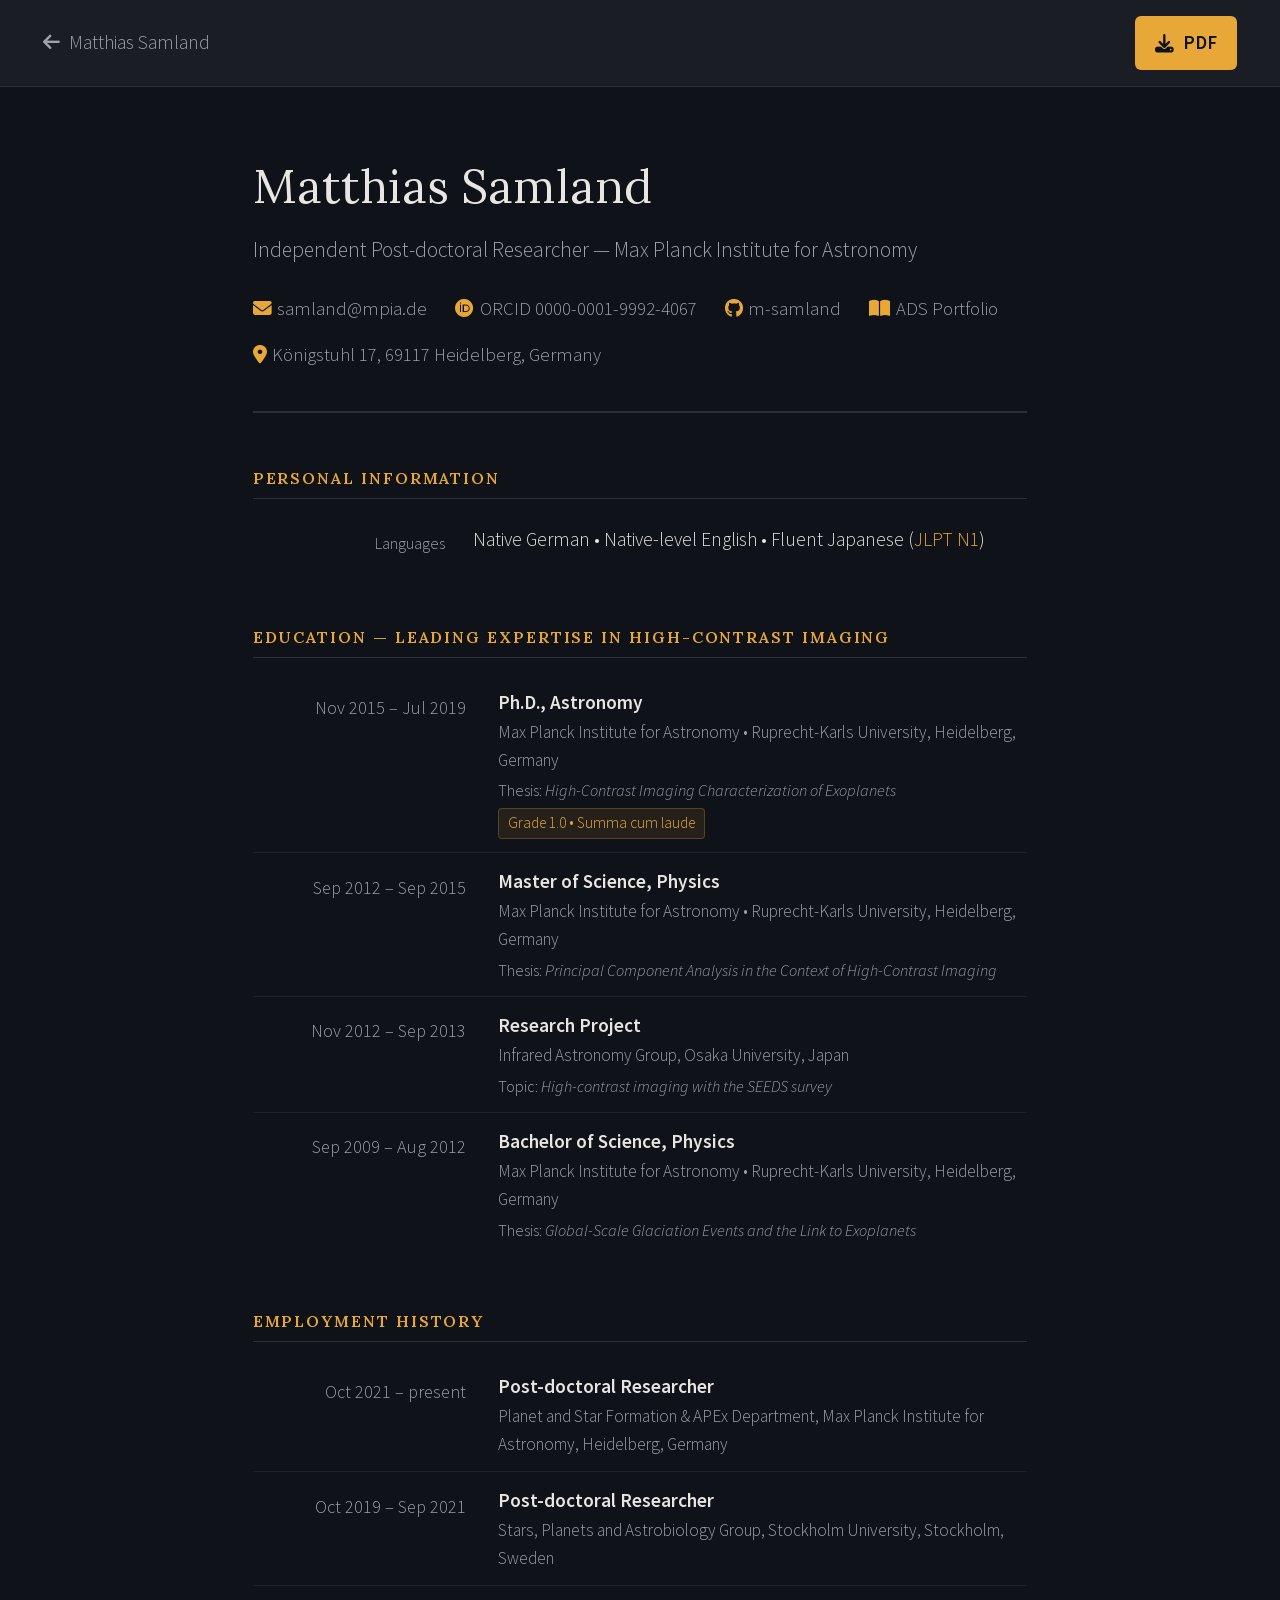
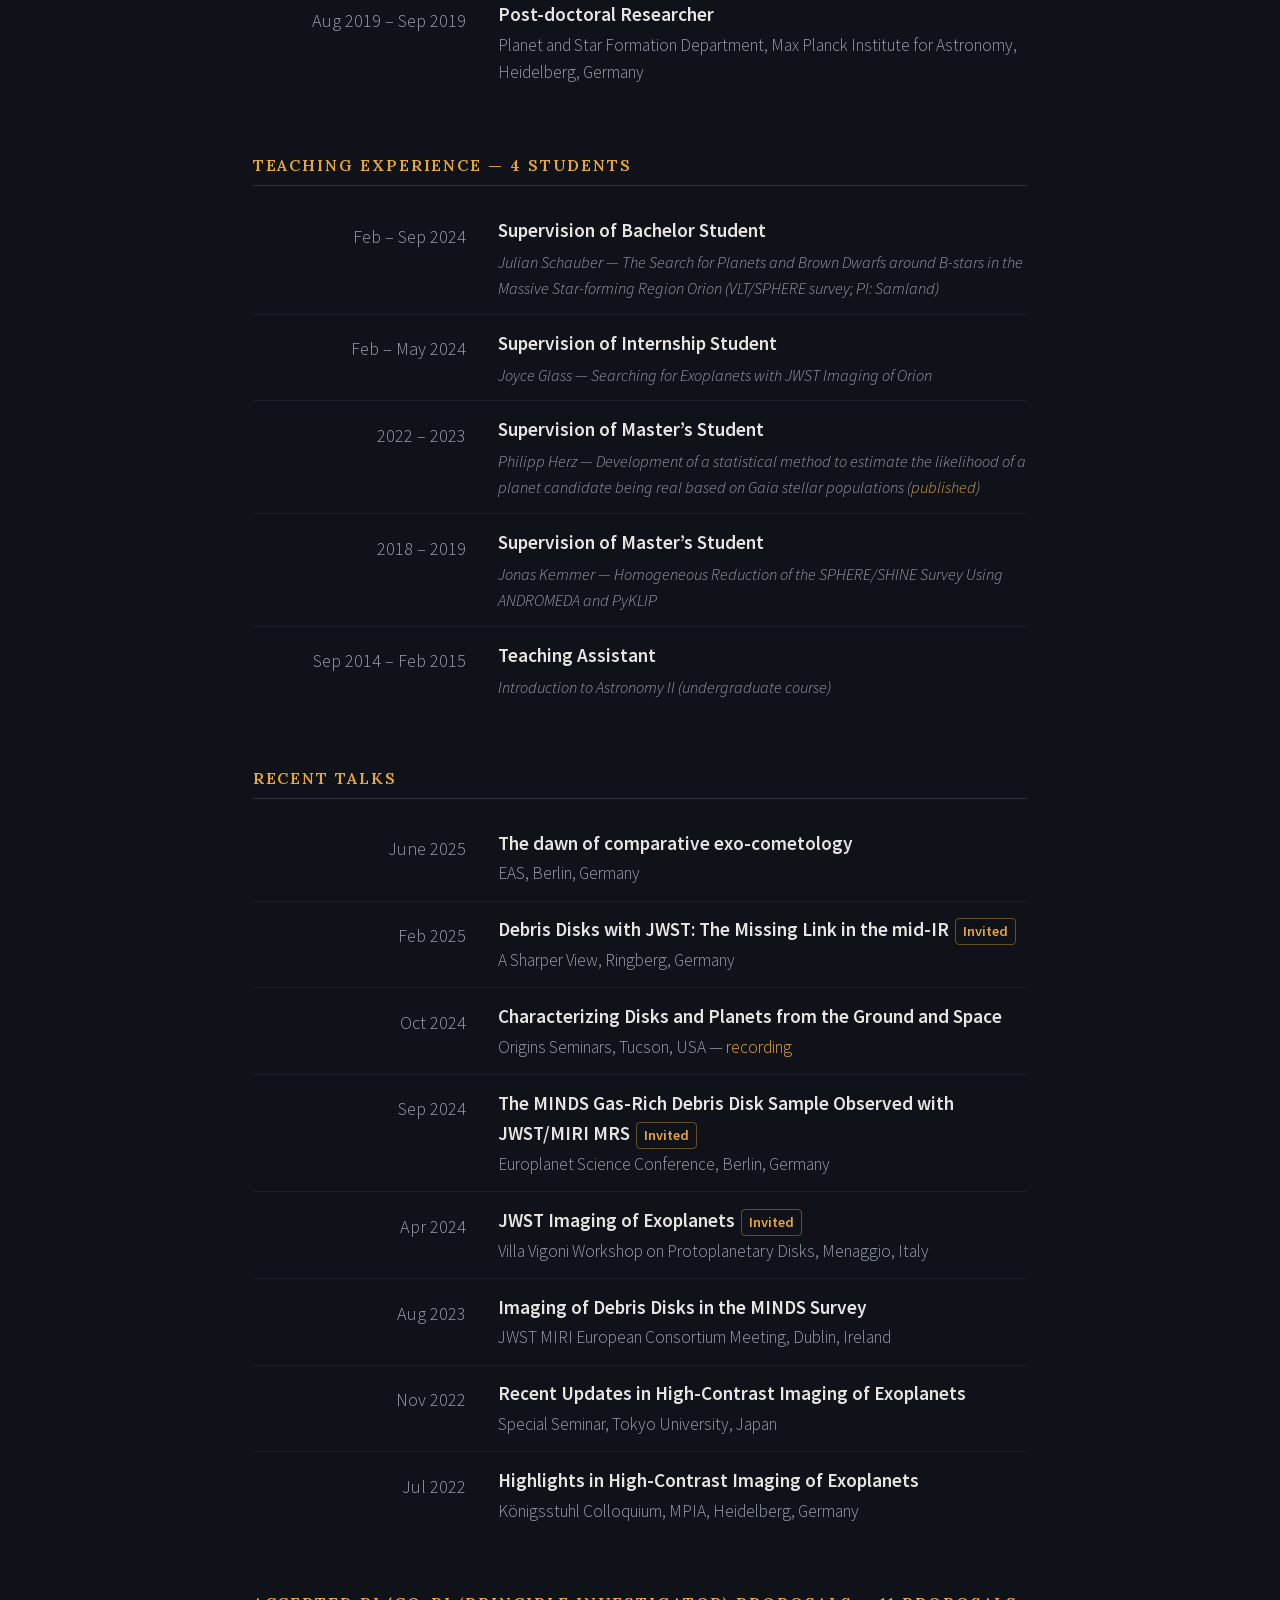
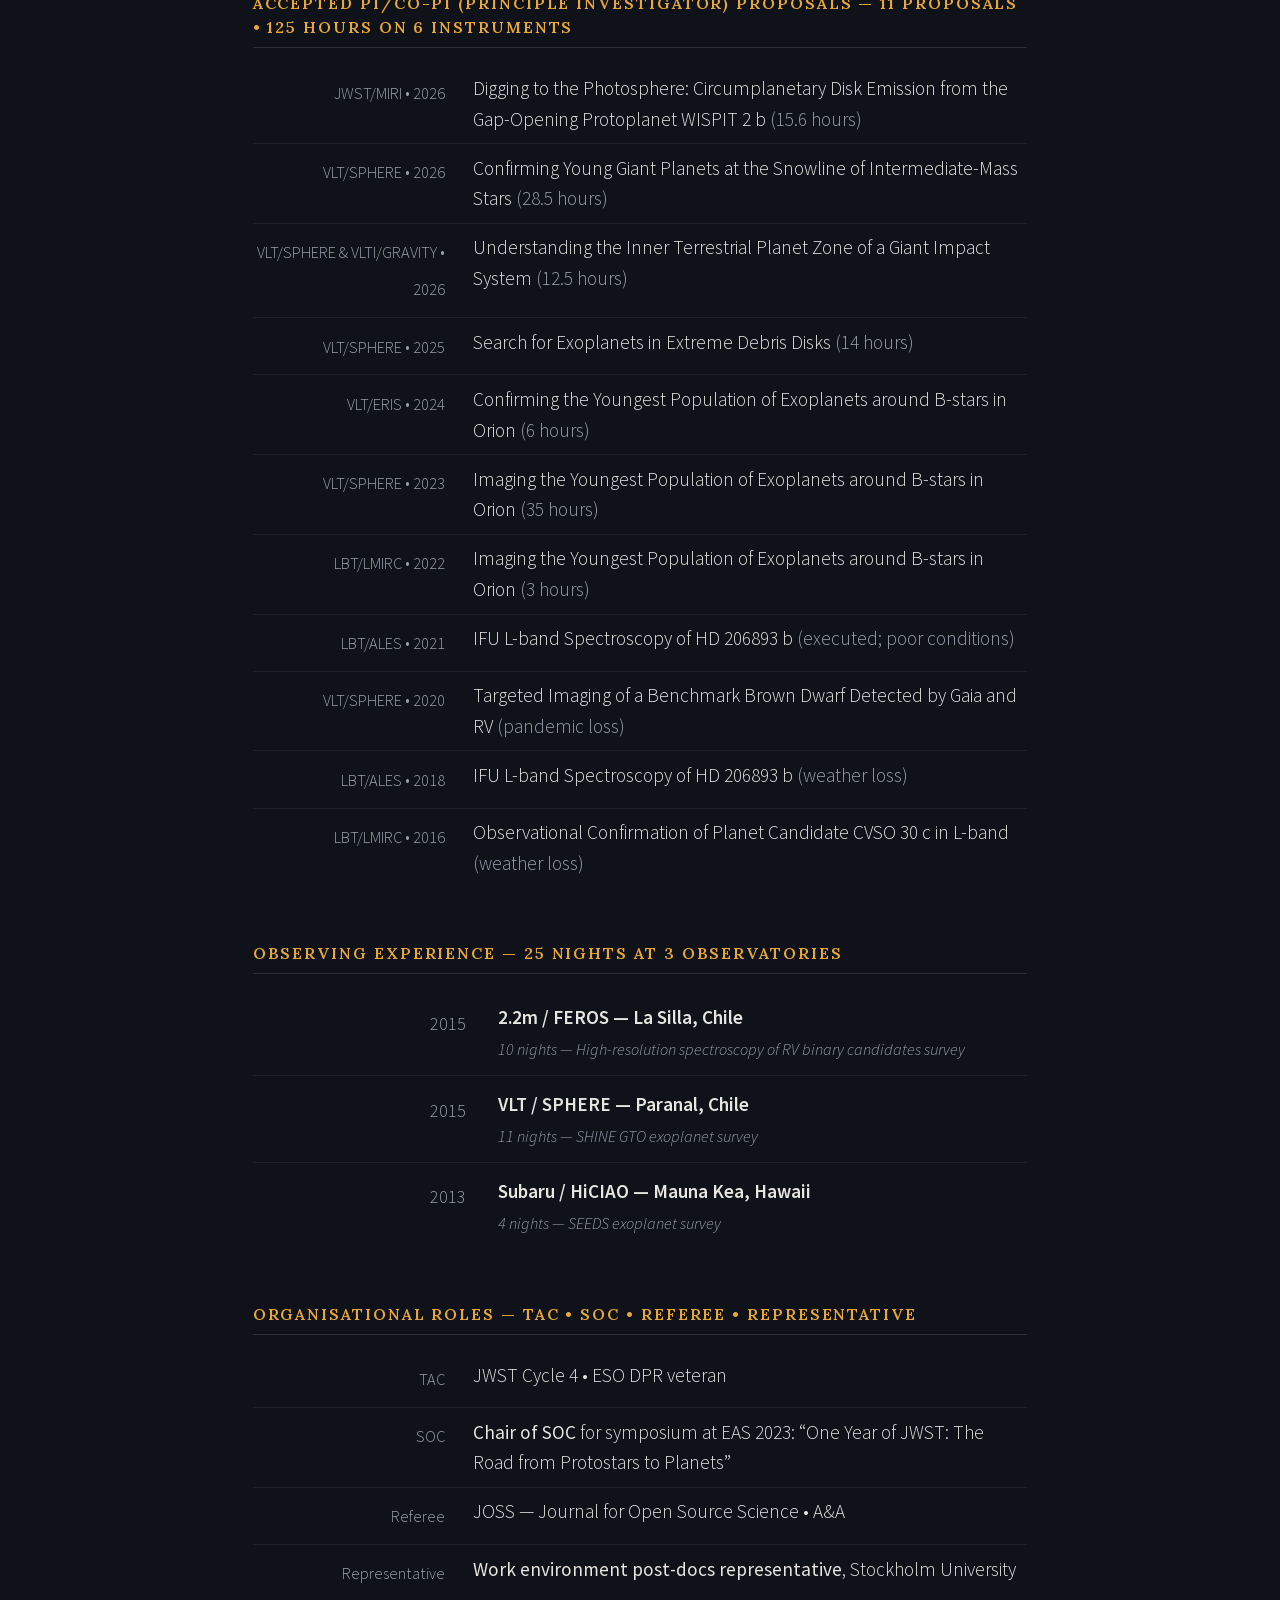
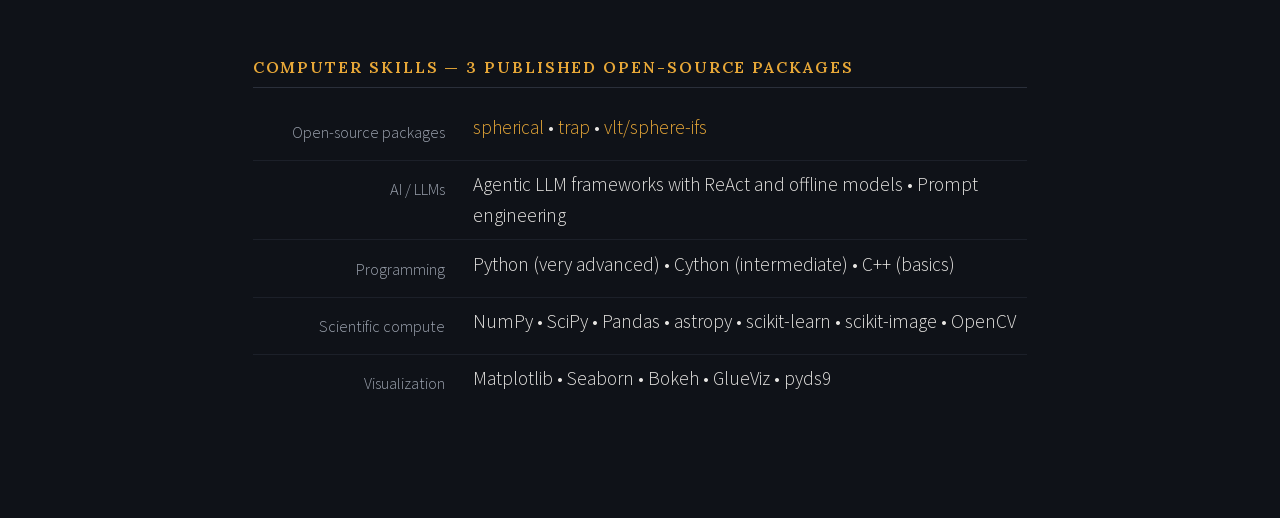
==== commit 6a9504b1: "Update CV with new accepted proposals" ====
--- a/cv.html
+++ b/cv.html
@@ -588,8 +588,20 @@
 
 			<!-- PI Proposals -->
 			<section class="cv-section">
-				<h2 class="cv-section-title">Accepted PI Proposals &mdash; 8 proposals &bull; 68 hours on 4 instruments</h2>
-
+				<h2 class="cv-section-title">Accepted PI/Co-PI (Principle Investigator) Proposals &mdash; 11 proposals &bull; 125 hours on 6 instruments</h2>
+
+				<div class="cv-item">
+					<span class="cv-item-label">JWST/MIRI &bull; 2026</span>
+					<span class="cv-item-value">Digging to the Photosphere: Circumplanetary Disk Emission from the Gap-Opening Protoplanet WISPIT 2 b <span style="color:#9ca3af">(15.6 hours)</span></span>
+				</div>
+				<div class="cv-item">
+					<span class="cv-item-label">VLT/SPHERE &bull; 2026</span>
+					<span class="cv-item-value">Confirming Young Giant Planets at the Snowline of Intermediate-Mass Stars <span style="color:#9ca3af">(28.5 hours)</span></span>
+				</div>
+				<div class="cv-item">
+					<span class="cv-item-label">VLT/SPHERE &amp; VLTI/GRAVITY &bull; 2026</span>
+					<span class="cv-item-value">Understanding the Inner Terrestrial Planet Zone of a Giant Impact System <span style="color:#9ca3af">(12.5 hours)</span></span>
+				</div>
 				<div class="cv-item">
 					<span class="cv-item-label">VLT/SPHERE &bull; 2025</span>
 					<span class="cv-item-value">Search for Exoplanets in Extreme Debris Disks <span style="color:#9ca3af">(14 hours)</span></span>
